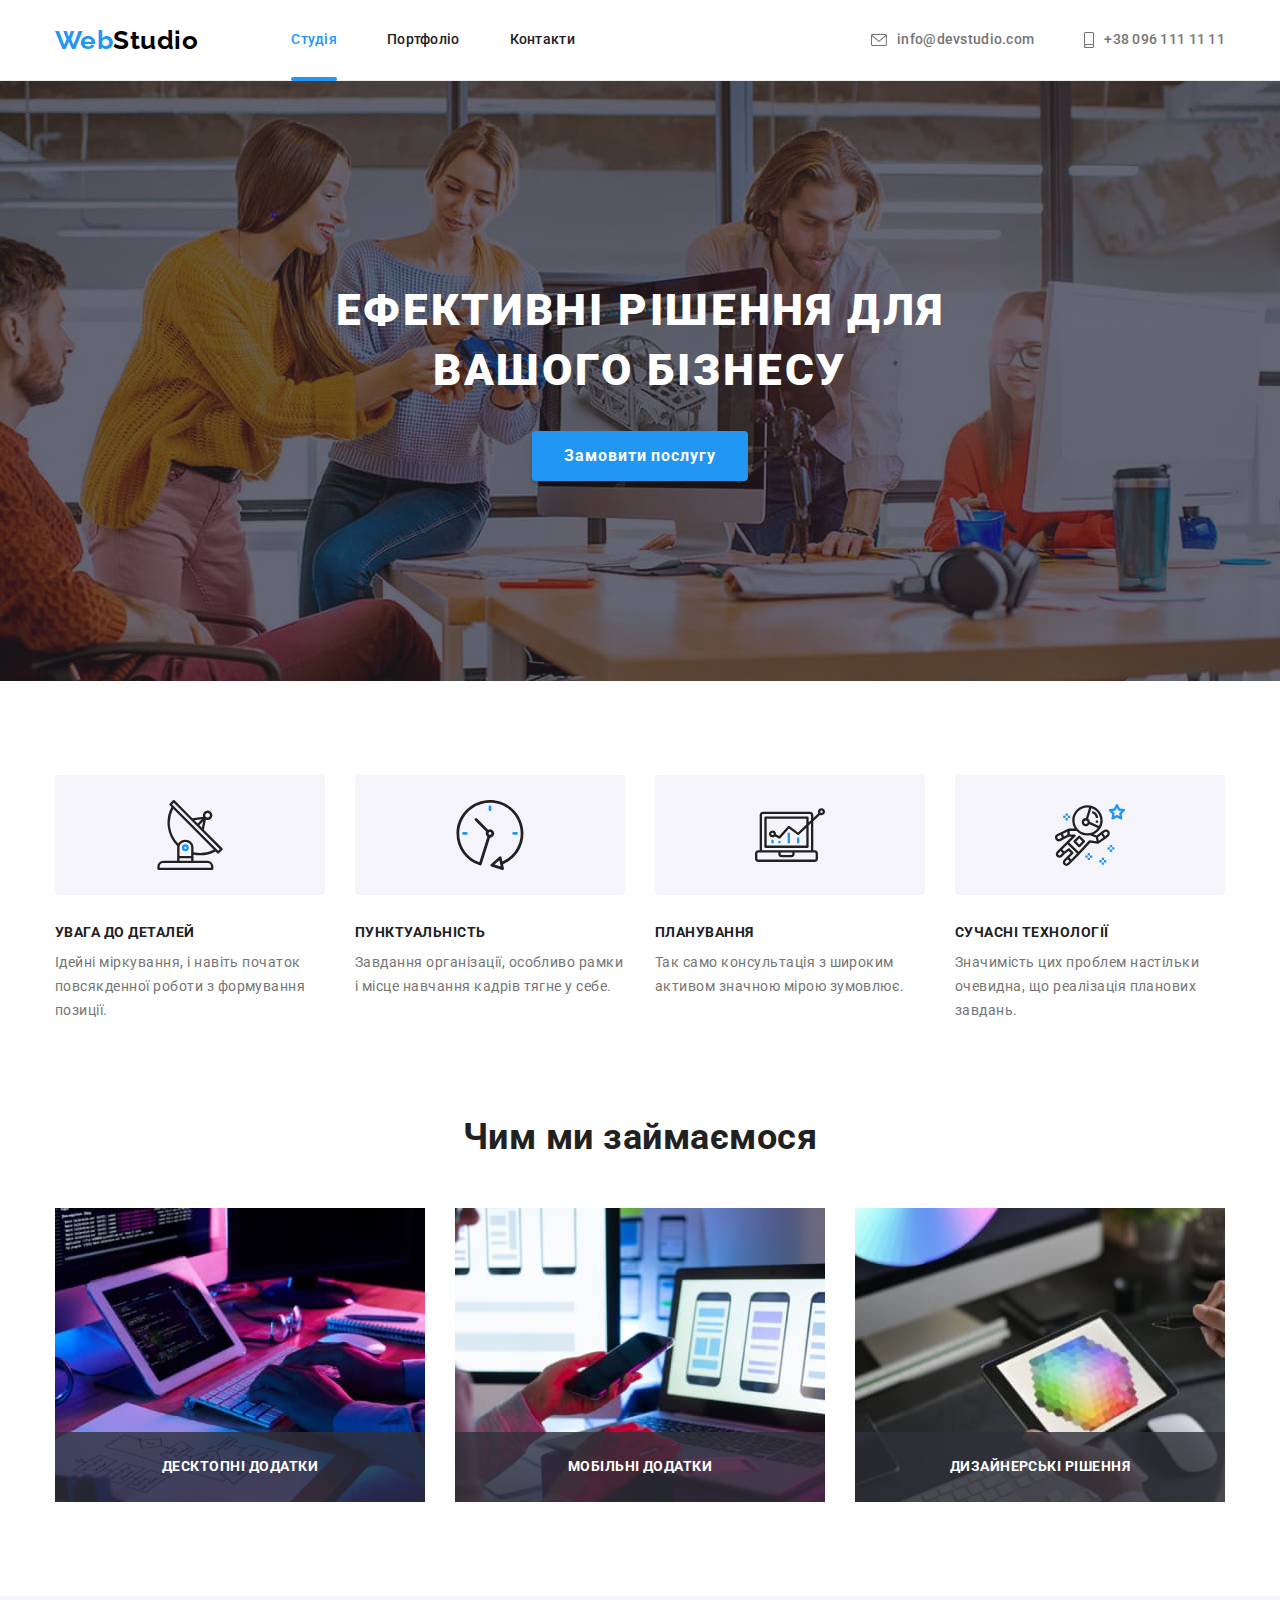
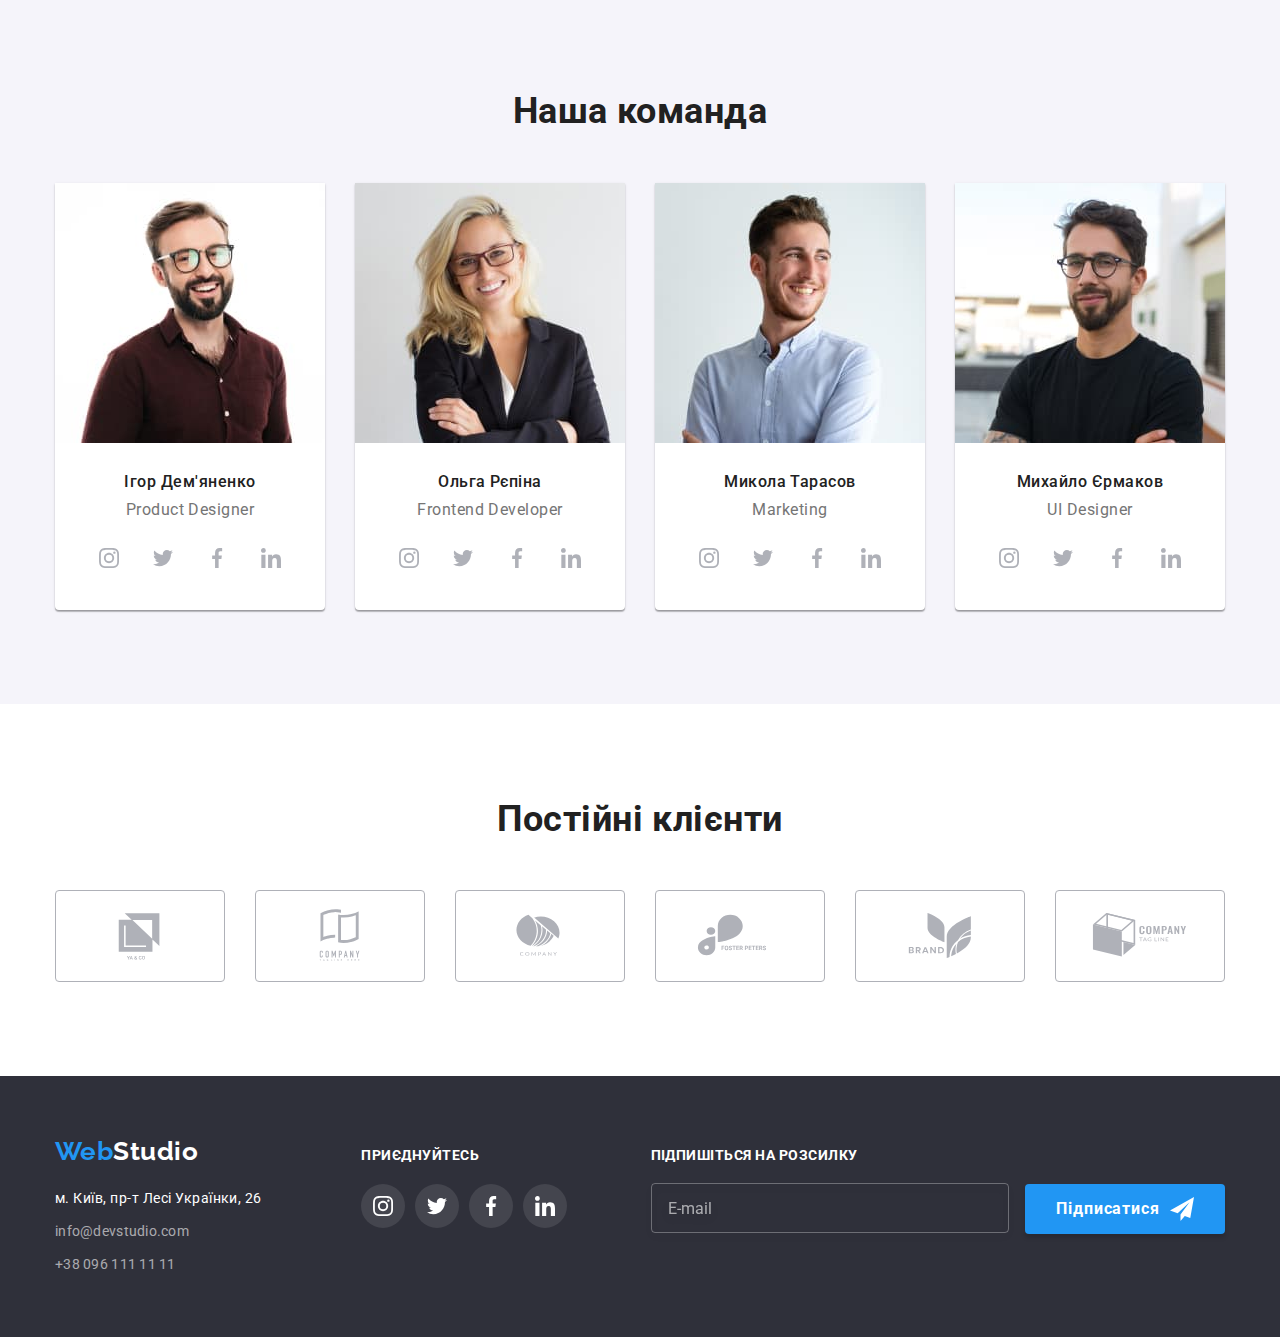
==== index.html @ 4502554c "Initial commit" ====
<!DOCTYPE html>
<html lang="uk">

<head>
    <meta charset="utf-8" />
    <meta http-equiv="X-UA-Compatible" content="IE=edge" />
    <title>Web Studio (Version 2.1)</title>
    <meta name="viewport" content="width=device-width, initial-scale=1" />
    <link rel="preconnect" href="https://fonts.googleapis.com">
    <link rel="preconnect" href="https://fonts.gstatic.com" crossorigin>
    <link
        href="https://fonts.googleapis.com/css2?family=Raleway:wght@700&family=Roboto:wght@400;500;700;900&display=swap"
        rel="stylesheet">
    <link rel="stylesheet"
        href="https://cdnjs.cloudflare.com/ajax/libs/modern-normalize/1.0.0/modern-normalize.min.css" />
    <link rel="stylesheet" href="./css/styles.css" />

</head>

<body>
    <!-- шапка -->
    <header class="page-header">
        <div class="container">
            <!-- Навігація по сайту -->
            <nav class="nav">
                <a href="./index.html" class="logo"><span class="logo-accent">Web</span>Studio</a>
                <ul class="site-nav">
                    <li class="item"><a href="./index.html" class="link current">Студія</a></li>
                    <li class="item"><a href="./portfolio.html" class="link">Портфоліо</a></li>
                    <li class="item"><a href="#" class="link">Контакти</a></li>
                </ul>
            </nav>
            <ul class="contacts-list">
                <li class="item"><a href="mailto:info@devstudio.com" class="contacts">
                        <svg width="16" height="12">
                            <use href="./images/icons.svg#icon-envelope"></use>
                        </svg>info@devstudio.com
                    </a></li>
                <li class="item"><a href="tel:+38 096 111 11 11" class="contacts"><svg width="10" height="16">
                            <use href="./images/icons.svg#icon-smartphone"></use>
                        </svg>+38 096 111 11 11</a></li>
            </ul>
        </div>
    </header>
    <main>
        <!-- Велике поле з кнопкою -->
        <section class="hero">
            <div class="container">
                <h1 class="hero-title">Ефективні рішення для вашого бізнесу</h1>
                <button type="button" class="hero-btn" data-modal-open>Замовити послугу</button>
            </div>
        </section>


        <!-- Наші переваги -->
        <section class="benefits section">
            <div class="container">
                <h2 class="visually-hidden">Наші переваги</h2>
                <ul class="benefits-list">
                    <li class="item">
                        <div class="benefits-icon">
                            <svg width="70" height="70">
                                <use href="./images/icons.svg#icon-antenna1"></use>
                            </svg>
                        </div>
                        <h3 class="title">Увага до деталей</h3>
                        <p class="benefits-text">Ідейні міркування, і навіть початок повсякденної роботи з формування
                            позиції.</p>
                    </li>
                    <li class="item">
                        <div class="benefits-icon">
                            <svg width="70" height="70">
                                <use href="./images/icons.svg#icon-clock1"></use>
                            </svg>
                        </div>
                        <h3 class="title">Пунктуальність</h3>
                        <p class="benefits-text">Завдання організації, особливо рамки і місце навчання кадрів тягне у
                            себе.
                        </p>
                    </li>
                    <li class="item">
                        <div class="benefits-icon">
                            <svg width="70" height="70">
                                <use href="./images/icons.svg#icon-diagram1"></use>
                            </svg>
                        </div>
                        <h3 class="title">Планування</h3>
                        <p class="benefits-text">Так само консультація з широким активом значною мірою зумовлює.</p>
                    </li>
                    <li class="item">
                        <div class="benefits-icon">
                            <svg width="70" height="70">
                                <use href="./images/icons.svg#icon-astronaut1"></use>
                            </svg>
                        </div>
                        <h3 class="title">Сучасні технології</h3>
                        <p class="benefits-text">Значимість цих проблем настільки очевидна, що реалізація планових
                            завдань.
                        </p>
                    </li>
                </ul>
            </div>
        </section>
        <!-- Чим ми займаємося -->
        <section class="features section">
            <div class="container">
                <h2 class="section-title">Чим ми займаємося</h2>
                <ul class="features-list">
                    <li class="item">
                        <img src="images/features1.jpg"
                            alt="крупним планом зображення програміста, який працює на робочому столі в офісі"
                            width="370">
                        <h3 class="features-label">десктопні додатки</h3>
                    </li>
                    <li class="item">
                        <img src="images/features2.jpg"
                            alt="дизайнери веб-інтерфейсу розробляють програми для смартфонів" width="370">
                        <h3 class="features-label">мобільні додатки</h3>
                    </li>
                    <li class="item">
                        <img src="images/features3.jpg"
                            alt="веб-дизайнер із робочим графічним планшетом із вибором кольорів" width="370">
                        <h3 class="features-label">дизайнерські рішення</h3>
                    </li>
                </ul>
            </div>
        </section>
        <!-- Наша команда -->
        <section class="team section">
            <div class="container">
                <h2 class="section-title">Наша команда</h2>
                <ul class="team-list">
                    <li class="team-member">
                        <img src="images/ourteam-igor.jpg" alt="фото Ігоря Дем'яненко" width="270">
                        <div class="team-description">
                            <h3 class="title">Ігор Дем'яненко</h3>
                            <p class="team-member-text">Product Designer</p>
                            <ul class="soc-list">
                                <li class="soc-item"><a href="" class="soc-link"><svg class="soc-icon" width="20"
                                            height="20">
                                            <use href="./images/icons.svg#icon-instagram"></use>
                                        </svg> </a></li>
                                <li class="soc-item"><a href="" class="soc-link"><svg class="soc-icon" width="20"
                                            height="20">
                                            <use href="./images/icons.svg#icon-twitter"></use>
                                        </svg> </a></li>
                                <li class="soc-item"><a href="" class="soc-link"><svg class="soc-icon" width="20"
                                            height="20">
                                            <use href="./images/icons.svg#icon-facebook"></use>
                                        </svg> </a></li>
                                <li class="soc-item"><a href="" class="soc-link"><svg class="soc-icon" width="20"
                                            height="20">
                                            <use href="./images/icons.svg#icon-linkedin"></use>
                                        </svg> </a></li>
                            </ul>
                        </div>
                    </li>
                    <li class="team-member">
                        <img src="images/ourteam-olga.jpg" alt="фото Ольги Рєпіної" width="270">
                        <div class="team-description">
                            <h3 class="title">Ольга Рєпіна</h3>
                            <p class="team-member-text">Frontend Developer</p>
                            <ul class="soc-list">
                                <li class="soc-item"><a href="" class="soc-link"><svg class="soc-icon" width="20"
                                            height="20">
                                            <use href="./images/icons.svg#icon-instagram"></use>
                                        </svg> </a></li>
                                <li class="soc-item"><a href="" class="soc-link"><svg class="soc-icon" width="20"
                                            height="20">
                                            <use href="./images/icons.svg#icon-twitter"></use>
                                        </svg> </a></li>
                                <li class="soc-item"><a href="" class="soc-link"><svg class="soc-icon" width="20"
                                            height="20">
                                            <use href="./images/icons.svg#icon-facebook"></use>
                                        </svg> </a></li>
                                <li class="soc-item"><a href="" class="soc-link"><svg class="soc-icon" width="20"
                                            height="20">
                                            <use href="./images/icons.svg#icon-linkedin"></use>
                                        </svg> </a></li>
                            </ul>
                        </div>
                    </li>
                    <li class="team-member">
                        <img src="images/ourteam-mykola.jpg" alt="фото Миколи Тарасова" width="270">
                        <div class="team-description">
                            <h3 class="title">Микола Тарасов</h3>
                            <p class="team-member-text">Marketing</p>
                            <ul class="soc-list">
                                <li class="soc-item"><a href="" class="soc-link"><svg class="soc-icon" width="20"
                                            height="20">
                                            <use href="./images/icons.svg#icon-instagram"></use>
                                        </svg> </a></li>
                                <li class="soc-item"><a href="" class="soc-link"><svg class="soc-icon" width="20"
                                            height="20">
                                            <use href="./images/icons.svg#icon-twitter"></use>
                                        </svg> </a></li>
                                <li class="soc-item"><a href="" class="soc-link"><svg class="soc-icon" width="20"
                                            height="20">
                                            <use href="./images/icons.svg#icon-facebook"></use>
                                        </svg> </a></li>
                                <li class="soc-item"><a href="" class="soc-link"><svg class="soc-icon" width="20"
                                            height="20">
                                            <use href="./images/icons.svg#icon-linkedin"></use>
                                        </svg> </a></li>
                            </ul>
                        </div>
                    </li>
                    <li class="team-member">
                        <img src="images/ourteam-myhailo.jpg" alt="фото Михайла Єрмакова" width="270">
                        <div class="team-description">
                            <h3 class="title">Михайло Єрмаков</h3>
                            <p class="team-member-text">UI Designer</p>
                            <ul class="soc-list">
                                <li class="soc-item"><a href="" class="soc-link"><svg class="soc-icon" width="20"
                                            height="20">
                                            <use href="./images/icons.svg#icon-instagram"></use>
                                        </svg> </a></li>
                                <li class="soc-item"><a href="" class="soc-link"><svg class="soc-icon" width="20"
                                            height="20">
                                            <use href="./images/icons.svg#icon-twitter"></use>
                                        </svg> </a></li>
                                <li class="soc-item"><a href="" class="soc-link"><svg class="soc-icon" width="20"
                                            height="20">
                                            <use href="./images/icons.svg#icon-facebook"></use>
                                        </svg> </a></li>
                                <li class="soc-item"><a href="" class="soc-link"><svg class="soc-icon" width="20"
                                            height="20">
                                            <use href="./images/icons.svg#icon-linkedin"></use>
                                        </svg> </a></li>
                            </ul>
                        </div>
                    </li>
                </ul>
            </div>
        </section>

        <section class="clients section">
            <div class="container">
                <h2 class="section-title">Постійні клієнти</h2>
                <ul class="clients-list">
                    <li class="clients-item"><a href="" class="clients-link"><svg class="clients-icon" width="106"
                                height="60">
                                <use href="./images/icons.svg#icon-logo0"></use>
                            </svg></a></li>
                    <li class="clients-item"><a href="" class="clients-link"><svg class="clients-icon" width="106"
                                height="60">
                                <use href="./images/icons.svg#icon-logo1"></use>
                            </svg></a></li>
                    <li class="clients-item"><a href="" class="clients-link"><svg class="clients-icon" width="106"
                                height="60">
                                <use href="./images/icons.svg#icon-logo2"></use>
                            </svg></a></li>
                    <li class="clients-item"><a href="" class="clients-link"><svg class="clients-icon" width="106"
                                height="60">
                                <use href="./images/icons.svg#icon-logo3"></use>
                            </svg></a></li>
                    <li class="clients-item"><a href="" class="clients-link"><svg class="clients-icon" width="106"
                                height="60">
                                <use href="./images/icons.svg#icon-logo4"></use>
                            </svg></a></li>
                    <li class="clients-item"><a href="" class="clients-link"><svg class="clients-icon" width="106"
                                height="60">
                                <use href="./images/icons.svg#icon-logo5"></use>
                            </svg></a></li>
                </ul>
            </div>
        </section>

    </main>
    <!-- футер -->
    <footer class="page-footer">
        <div class="container">
            <div class="footer-div">
                <div class="page-footer-contacts">
                    <a href="./index.html" class="logo"><span class="logo-accent">Web</span>Studio</a>
                    <address>
                        <ul class="address-list">
                            <li class="item"><a href="https://goo.gl/maps/CPtrU1FHBa2aNyZL9" class="location"
                                    target="_blank" rel="noopener noreferrer nofollow">м. Київ, пр-т Лесі Українки,
                                    26</a>
                            </li>
                            <li class="item"><a href="mailto:info@devstudio.com" class="contacts">info@devstudio.com</a>
                            </li>
                            <li class="item"><a href="tel:+38 096 111 11 11" class="contacts">+38 096 111 11 11</a></li>
                        </ul>
                    </address>
                </div>
                <div class="page-footer-soc-block">
                    <p class="soc-links-title">приєднуйтесь</p>
                    <ul class="soc-list">
                        <li class="soc-item"><a href="" class="soc-link"><svg class="soc-icon" width="20" height="20">
                                    <use href="./images/icons.svg#icon-instagram"></use>
                                </svg> </a></li>
                        <li class="soc-item"><a href="" class="soc-link"><svg class="soc-icon" width="20" height="20">
                                    <use href="./images/icons.svg#icon-twitter"></use>
                                </svg> </a></li>
                        <li class="soc-item"><a href="" class="soc-link"><svg class="soc-icon" width="20" height="20">
                                    <use href="./images/icons.svg#icon-facebook"></use>
                                </svg> </a></li>
                        <li class="soc-item"><a href="" class="soc-link"><svg class="soc-icon" width="20" height="20">
                                    <use href="./images/icons.svg#icon-linkedin"></use>
                                </svg> </a></li>
                    </ul>
                </div>
                <form name="form-subscribe" class="form-subscribe">
                    <label for="subscribe" class="subscribe-label">Підпишіться на розсилку</label>
                    <input type="email" name="email" id="subscribe" class="subscribe-input" placeholder="E-mail">
                    <button type="submit" class="subscribe-button">
                        <span class="button-text">Підписатися
                            <svg class="icon-send" width="24" height="24">
                                <use href="./images/icons.svg#icon-send"></use>
                            </svg>
                        </span>
                    </button>
                </form>
            </div>
        </div>
    </footer>
    <!-- Бэкдроп, модальное окно с формой -->
    <div class="backdrop is-hidden" data-modal>
        <div class="modal">
            <button type="button" class="close-button" data-modal-close>
                <svg class="close-icon" width="18" height="18">
                    <use href="./images/icons.svg#icon-close"></use>
                </svg>
            </button>

            <h2 class="contact-form-title">Залиште свої дані, ми вам передзвонимо</h2>
            <form name="contact-form">
                <label for="name" class="form-label">Ім'я</label>
                <div class="form-field">
                    <input type="text" name="name" id="name" class="form-input">
                    <svg class="form-icon" width="18" height="18">
                        <use href="./images/icons.svg#icon-person"></use>
                    </svg>
                </div>
                <label for="tel" class="form-label">Телефон</label>
                <div class="form-field">
                    <input type="tel" name="tel" id="tel" class="form-input">
                    <svg class="form-icon" width="18" height="18">
                        <use href="./images/icons.svg#icon-phone"></use>
                    </svg>
                </div>
                <label for="email" class="form-label">Пошта</label>
                <div class="form-field">
                    <input type="email" name="email" id="email" class="form-input">
                    <svg class="form-icon" width="18" height="18">
                        <use href="./images/icons.svg#icon-email"></use>
                    </svg>
                </div>
                <label for="comment" class="form-label">Коментар</label>
                <textarea name="comment" id="comment" cols="30" rows="10" class="form-textarea"
                    placeholder="Введіть текст"></textarea>

                <label for="policy" class="form-checkbox-label">
                    <input type="checkbox" name="policy-checkbox" id="policy" class="checkbox-input visually-hidden">
                    <svg class="icon-checkbox" width="16" height="15">
                        <use href="./images/icons.svg#icon-checked"></use>
                    </svg>
                    Погоджуюся з розсилкою та приймаю&ensp;<a href="#" class="policy-link">Умови договору</a>
                </label>

                <button type="submit" class="form-button">Відправити</button>

            </form>





        </div>
    </div>
    <script src="./js/modal.js"></script>
</body>

</html>
---- css/styles.css ----
/*   Для проверки границ блока:
outline: 2px dotted gray;
  background-color:tomato; */

:root {
  --primary-text-color: #757575;
  --main-light-color: #ffffff;
  --main-dark-color: #212121;
  --accent-color: #2196f3;
  --background-color: #ffffff;
  --section-background-color: #2f303a;
  --secondary-bcg-color: #f5f4fa;
}
body {
  background-color: var(--background-color);
  color: var(--primary-text-color);
  font-family: 'Roboto', sans-serif;
  font-weight: 400;
  letter-spacing: 0.03em;
}
/* Общие для всех */

h1,
h2,
h3,
h4,
h5,
h6,
p,
ul,
li {
  padding: 0;
  margin: 0;
}
a {
  text-decoration: none;
}
img {
  display: block;
  max-width: 100%;
  height: auto;
}
ul {
  list-style: none;
}
.title {
  color: var(--main-dark-color);
}
.section-title {
  color: var(--main-dark-color);
  font-weight: 700;
  font-size: 36px;
  line-height: 1.17;
  text-align: center;
}
.visually-hidden {
  position: absolute;
  white-space: nowrap;
  width: 1px;
  height: 1px;
  overflow: hidden;
  border: 0;
  padding: 0;
  clip: rect(0 0 0 0);
  clip-path: inset(50%);
  margin: -1px;
}
.section {
  padding: 94px 0;
}
.container {
  width: 1200px;
  padding: 0 15px;
  margin: 0 auto;
}

/* Header */
.page-header {
  border-bottom: 1px solid #ececec;
}

.logo {
  color: #000000;
  font-family: 'Raleway';
  font-weight: 700;
  font-size: 26px;
  line-height: 1.19;
  margin-right: 93px;
}
.logo-accent {
  color: var(--accent-color);
}
/* Site nav */
.page-header .container {
  display: flex;
  align-items: center;
  justify-content: space-between;
}
.nav {
  display: flex;
  align-items: center;
}
.site-nav {
  display: flex;
  align-items: center;
}
.site-nav .item:not(:last-child) {
  margin-right: 50px;
}
.site-nav .link {
  position: relative;
  display: block;
  padding-top: 32px;
  padding-bottom: 32px;
  transition-property: color;
  transition-duration: 250ms;
  transition-timing-function: cubic-bezier(0.4, 0, 0.2, 1);

  color: var(--main-dark-color);
  font-weight: 500;
  font-size: 14px;
  line-height: 1.14;
  letter-spacing: 0.02em;
}
.site-nav .link:hover,
.site-nav .link:focus {
  color: var(--accent-color);
}
.site-nav .link.current {
  color: var(--accent-color);
}
.link.current::after {
  content: '';
  position: absolute;
  bottom: -1px;
  display: block;
  width: 100%;
  height: 4px;
  background-color: currentColor;
  border-radius: 2px;
}
/* Контакты */
.contacts-list {
  display: flex;
}
.contacts-list .item:not(:last-child) {
  margin-right: 50px;
}
.contacts {
  display: flex;
  align-items: center;
  color: var(--primary-text-color);
  font-weight: 500;
  font-size: 14px;
  line-height: 1.14;
  letter-spacing: 0.02em;
  gap: 10px;
  fill: currentColor;
  transition-property: color;
  transition-duration: 250ms;
  transition-timing-function: cubic-bezier(0.4, 0, 0.2, 1);
}
.contacts:hover,
.contacts:focus {
  color: var(--accent-color);
  fill: currentColor;
}

/* Секция-герой */
.hero .container {
  padding-top: 200px;
  padding-bottom: 200px;
}
.hero {
  text-align: center;
  background-color: var(--section-background-color);
  background-image: linear-gradient(to right, rgba(47, 48, 58, 0.4), rgba(47, 48, 58, 0.4)),
    url(../images/hero1.jpg);
  max-width: 1600px;
  height: 600px;
  margin-left: auto;
  margin-right: auto;
  background-repeat: no-repeat;
  background-size: cover;
  background-position: center;
}
.hero-title {
  color: var(--main-light-color);
  font-weight: 900;
  font-size: 44px;
  line-height: 1.36;
  letter-spacing: 0.06em;
  text-transform: uppercase;
  margin-left: auto;
  margin-right: auto;
  margin-bottom: 30px;
  width: 696px;
}
.hero-btn {
  padding: 10px 32px;
  color: var(--main-light-color);
  background-color: var(--accent-color);
  border: 0;
  box-shadow: 0px 4px 4px rgba(0, 0, 0, 0.15);
  border-radius: 4px;
  cursor: pointer;
  font-family: inherit;
  font-weight: 700;
  font-size: 16px;
  line-height: 1.88;
  letter-spacing: 0.06em;
  transition-property: background-color;
  transition-duration: 250ms;
  transition-timing-function: cubic-bezier(0.4, 0, 0.2, 1);
}
.hero-btn:hover,
.hero-btn:focus {
  background-color: #188ce8;
}

/* Наші переваги (benefits) */
.benefits-list {
  display: flex;
  align-items: flex-start;
}
.benefits-list .item {
  margin-right: 30px;
  flex-basis: calc((100% - 90px) / 4);
}
.benefits-icon {
  display: flex;
  height: 120px;
  background-color: var(--secondary-bcg-color);
  border-radius: 4px;
  margin-bottom: 30px;
  align-items: center;
  justify-content: center;
}

.benefits-list .item:last-child {
  margin-right: 0;
}

.benefits .title {
  font-weight: 700;
  font-size: 14px;
  line-height: 1.14;
  text-transform: uppercase;
  margin-bottom: 10px;
}
.benefits-text {
  font-size: 14px;
  line-height: 1.7;
}

/* Чем занимаемся (features) */
.features {
  padding-top: 0;
}
.features .container {
  text-align: center;
}
.features-list {
  display: flex;
}
.features-list .item {
  flex-basis: calc((100% - 60px) / 3);
  position: relative;
}
.features-list .item:not(:last-child) {
  margin-right: 30px;
}
.features .section-title {
  margin-bottom: 50px;
}
.features-label {
  position: absolute;
  bottom: 0;
  padding: 27px;
  width: 100%;
  font-weight: 700;
  font-size: 14px;
  line-height: 1.14;
  text-align: center;
  text-transform: uppercase;
  color: var(--main-light-color);
  background-color: rgba(47, 48, 58, 0.8);
}

/* team */
.team {
  background-color: var(--secondary-bcg-color);
}
.team .container {
  text-align: center;
}
.team-list {
  display: flex;
  align-items: center;
}
.team .section-title {
  margin-bottom: 50px;
}
.team-member {
  background: var(--background-color);
  box-shadow: 0px 1px 3px rgba(0, 0, 0, 0.12), 0px 1px 1px rgba(0, 0, 0, 0.14),
    0px 2px 1px rgba(0, 0, 0, 0.2);
  border-radius: 0px 0px 4px 4px;
  flex-basis: calc((100% - 90px) / 4);
}
.team-member:not(:last-child) {
  margin-right: 30px;
}
.team-description {
  padding: 30px 32px;
}
.team-member .title {
  font-weight: 500;
  font-size: 16px;
  line-height: 1.18;
  margin-bottom: 10px;
}
.team-member-text {
  font-size: 16px;
  line-height: 1.18;
  margin-bottom: 16px;
}

.soc-list {
  display: flex;
  justify-content: center;
  gap: 10px;
}
.soc-link {
  width: 44px;
  height: 44px;
  display: flex;
  align-items: center;
  justify-content: center;
  border-radius: 50%;
  color: #afb1b8;
  background-color: var(--main-light-color);
  transition-property: background-color, color;
  transition-duration: 250ms;
  transition-timing-function: cubic-bezier(0.4, 0, 0.2, 1);
}

.soc-icon {
  fill: currentColor;
}
.soc-link:hover,
.soc-link:focus {
  background-color: var(--accent-color);
  color: var(--main-light-color);
}

/* Постійні клієнти */

.clients .section-title {
  margin-bottom: 50px;
}
.clients-list {
  display: flex;
  gap: 30px;
}
.clients-item {
  width: calc((100% - 150px) / 6);
}
.clients-link {
  width: 100%;
  height: 92px;
  display: flex;
  color: #afb1b8;
  border: 1px solid #afb1b8;
  border-radius: 4px;
  align-items: center;
  justify-content: center;
  transition-property: border-color, color;
  transition-duration: 250ms;
  transition-timing-function: cubic-bezier(0.4, 0, 0.2, 1);
}
.clients-icon {
  fill: currentColor;
}
.clients-link:hover,
.clients-link:focus {
  border-color: var(--accent-color);
  color: var(--accent-color);
}

/* Футер */
footer {
  background-color: var(--section-background-color);
}
.page-footer {
  padding-top: 60px;
  padding-bottom: 60px;
}
footer .logo {
  color: var(--main-light-color);
  display: block;
  margin-bottom: 20px;
}
.address-list .item:not(:last-child) {
  margin-bottom: 9px;
}
address .contacts {
  font-style: normal;
  font-weight: 400;
  font-size: 14px;
  line-height: 1.71;
  color: rgba(255, 255, 255, 0.6);
}
.location {
  font-style: normal;
  font-size: 14px;
  line-height: 1.71;
  color: var(--main-light-color);
  transition-property: color;
  transition-duration: 250ms;
  transition-timing-function: cubic-bezier(0.4, 0, 0.2, 1);
}
.location:hover,
.location:focus {
  color: var(--accent-color);
}
.page-footer-contacts {
  display: block;
  margin-right: 70px;
}
.page-footer-soc-block {
  display: block;
}
.footer-div {
  display: flex;
  align-items: baseline;
}
.soc-links-title {
  font-style: normal;
  font-weight: 700;
  font-size: 14px;
  line-height: 1.14;
  text-transform: uppercase;
  color: var(--main-light-color);
  margin-bottom: 20px;
}
.page-footer .soc-list {
  display: flex;
  gap: 10px;
}
.page-footer .soc-link {
  width: 44px;
  height: 44px;
  display: flex;
  align-items: center;
  justify-content: center;
  border-radius: 50%;
  color: var(--main-light-color);
  background-color: rgba(255, 255, 255, 0.1);
  transition-property: background-color;
  transition-duration: 250ms;
  transition-timing-function: cubic-bezier(0.4, 0, 0.2, 1);
}
.page-footer .soc-icon {
  fill: currentColor;
}
.page-footer .soc-link:hover,
.page-footer .soc-link:focus {
  background-color: var(--accent-color);
}
.form-subscribe {
  margin-left: auto;
}
.subscribe-label {
  display: block;
  margin-bottom: 20px;
  color: var(--main-light-color);
  font-weight: 700;
  font-size: 14px;
  line-height: 16px;
  text-transform: uppercase;
}
.subscribe-input {
  width: 358px;
  height: 50px;
  padding: 15px 16px;
  border: 1px solid rgba(255, 255, 255, 0.3);
  filter: drop-shadow(0px 4px 4px rgba(0, 0, 0, 0.15));
  border-radius: 4px;
  background-color: inherit;
  color: var(--main-light-color);
}
.subscribe-input::placeholder {
  font-size: 16px;
  line-height: 1.25;
  display: flex;
  align-items: center;
  color: rgba(255, 255, 255, 0.6);
}
.subscribe-button {
  width: 200px;
  height: 50px;
  margin-left: 12px;
  color: var(--main-light-color);
  background-color: var(--accent-color);
  border: 0;
  box-shadow: 0px 4px 4px rgba(0, 0, 0, 0.15);
  border-radius: 4px;
  cursor: pointer;
  font-family: inherit;
  font-weight: 700;
  font-size: 16px;
  line-height: 1.88;
  letter-spacing: 0.06em;
  transition-property: background-color;
  transition-duration: 250ms;
  transition-timing-function: cubic-bezier(0.4, 0, 0.2, 1);
}
.subscribe-button:hover,
.subscribe-button:focus {
  background-color: #188ce8;
}
.button-text {
  display: flex;
  align-items: center;
  justify-content: center;
}
.icon-send {
  margin-left: 10px;
  fill: var(--main-light-color);
}
/* Стили для portfolio.html */
.projects {
  padding: 94px 0;
}
.projects .filter {
  display: flex;
  justify-content: center;
  margin-bottom: 50px;
}
.filter .item:not(:last-child) {
  margin-right: 8px;
}

.filter-button {
  background-color: var(--secondary-bcg-color);
  color: var(--main-dark-color);
  border: 0;
  cursor: pointer;
  font-family: inherit;
  font-weight: 500;
  font-size: 16px;
  line-height: 1.62;
  text-align: center;
  background: var(--secondary-bcg-color);
  border-radius: 4px;
  padding: 6px 22px;
  transition-property: background-color, color, box-shadow;
  transition-duration: 250ms;
  transition-timing-function: cubic-bezier(0.4, 0, 0.2, 1);
}

.filter-button:hover,
.filter-button:focus,
.filter-button.current {
  background-color: var(--accent-color);
  color: var(--main-light-color);
  box-shadow: 0px 3px 1px rgba(0, 0, 0, 0.1), 0px 1px 2px rgba(0, 0, 0, 0.08),
    0px 2px 2px rgba(0, 0, 0, 0.12);
}
.projects-list {
  display: flex;
  flex-wrap: wrap;
  gap: 30px;
}
.projects-item {
  flex-basis: calc((100% - 60px) / 3);
}

.projects-img {
  position: relative;
  overflow: hidden;
}
.projects-link {
  position: relative;
  display: block;
  background: #ffffff;
  color: var(--primary-text-color);
  transition-property: box-shadow;
  transition-duration: 250ms;
  transition-timing-function: cubic-bezier(0.4, 0, 0.2, 1);
}
.projects-link:hover,
.projects-link:focus {
  box-shadow: 0px 1px 1px rgba(0, 0, 0, 0.12), 0px 4px 4px rgba(0, 0, 0, 0.06),
    1px 4px 6px rgba(0, 0, 0, 0.16);
}
.projects-link:hover .projects-overlay,
.projects-link:focus .projects-overlay {
  transform: translateY(0);
}

.projects-discription {
  padding: 20px 24px;
  border: 1px solid #eeeeee;
  border-top: 0;
}
.projects .title {
  font-weight: 700;
  font-size: 18px;
  line-height: 2;
  letter-spacing: 0.06em;
  margin-bottom: 4px;
}
.projects .text {
  font-size: 16px;
  line-height: 1.88;
}

.projects-overlay {
  position: absolute;
  left: 0;
  top: 0;

  width: 100%;
  height: 100%;
  display: flex;
  align-items: center;
  padding: 0 24px;

  transform: translateY(100%);
  transition-property: transform;
  transition-duration: 250ms;
  transition-timing-function: cubic-bezier(0.4, 0, 0.2, 1);

  font-size: 18px;
  line-height: 1.56;
  background-color: rgba(33, 150, 243, 0.9);
  color: var(--main-light-color);
}
/* Модальное окно */
.backdrop {
  position: fixed;
  top: 0;
  left: 0;
  width: 100%;
  height: 100%;
  opacity: 1;
  background: rgba(0, 0, 0, 0.2);
  transition: opacity 250ms cubic-bezier(0.4, 0, 0.2, 1),
    visibility 250ms cubic-bezier(0.4, 0, 0.2, 1);
}
.backdrop.is-hidden {
  opacity: 0;
  pointer-events: none;
  visibility: hidden;
}
.backdrop.is-hidden .modal {
  transform: translate(-50%, -50%) scale(0.9);
}

.modal {
  position: absolute;
  top: 50%;
  left: 50%;
  transform: translate(-50%, -50%) scale(1);
  width: 528px;
  height: 581px;
  background-color: var(--background-color);
  box-shadow: 0px 1px 3px rgba(0, 0, 0, 0.12), 0px 1px 1px rgba(0, 0, 0, 0.14),
    0px 2px 1px rgba(0, 0, 0, 0.2);
  border-radius: 4px;
  transition: transform 250ms cubic-bezier(0.4, 0, 0.2, 1),
    box-shadow 250ms cubic-bezier(0.4, 0, 0.2, 1);
  padding: 40px;
}
.close-button {
  position: absolute;
  top: 8px;
  right: 8px;
  width: 30px;
  height: 30px;
  border: 1px solid rgba(0, 0, 0, 0.1);
  border-radius: 50%;
  display: flex;
  align-items: center;
  justify-content: center;
  padding: 0;
  cursor: pointer;
  background: none;
  transition: fill 250ms cubic-bezier(0.4, 0, 0.2, 1);
}
.close-button:hover,
.close-button:focus {
  fill: var(--accent-color);
}
.contact-form-title {
  font-weight: 700;
  font-size: 20px;
  line-height: 1.15;
  text-align: center;
  color: var(--main-dark-color);
  margin-bottom: 12px;
}
.form-field {
  position: relative;
  display: flex;
  flex-direction: column;
  margin-bottom: 10px;
}

.form-label {
  display: block;
  margin-bottom: 4px;
  font-size: 12px;
  line-height: 1.17;
  letter-spacing: 0.01em;
}

.form-input {
  margin: 0;
  padding: 10px 11px 10px 41px;
  border: 1px solid rgba(33, 33, 33, 0.2);
  border-radius: 4px;
  outline: none;
  transition: border-color 250ms cubic-bezier(0.4, 0, 0.2, 1);
}
.form-input:focus {
  border-color: var(--accent-color);
}
.form-icon {
  position: absolute;
  left: 12px;
  top: 50%;
  transform: translateY(-50%);
  transition: fill 250ms cubic-bezier(0.4, 0, 0.2, 1);
}
.form-field:focus-within .form-icon {
  fill: var(--accent-color);
}
.form-textarea {
  width: 100%;
  height: 120px;
  resize: none;
  margin-bottom: 20px;
  padding: 12px 16px;
  border: 1px solid rgba(33, 33, 33, 0.2);
  border-radius: 4px;
  outline: none;
  transition: border-color 250ms cubic-bezier(0.4, 0, 0.2, 1);
}
.form-textarea::placeholder {
  font-size: 12px;
  line-height: 1.17;
  letter-spacing: 0.01em;
  color: rgba(117, 117, 117, 0.5);
}

.form-textarea:focus {
  border-color: var(--accent-color);
}
.form-checkbox-label {
  display: flex;
  align-items: center;
  justify-content: center;
  position: relative;
  height: 24px;
  font-size: 14px;
  line-height: 1.71;
  margin-bottom: 30px;
}
.policy-link {
  text-decoration: underline;
  color: var(--accent-color);
}
.icon-checkbox {
  border: 2px solid var(--main-dark-color);
  border-radius: 2px;
  fill: none;
  margin-right: 7px;
  transition: background-color 250ms cubic-bezier(0.4, 0, 0.2, 1),
    fill 250ms cubic-bezier(0.4, 0, 0.2, 1), border 250ms cubic-bezier(0.4, 0, 0.2, 1);
}
.checkbox-input:checked + .icon-checkbox {
  background-color: var(--accent-color);
  fill: var(--main-light-color);
  border: 0;
}

.form-button {
  display: block;
  width: 200px;
  height: 50px;
  margin: 0 auto;
  padding: 0;
  color: var(--main-light-color);
  background-color: var(--accent-color);
  border: 0;
  box-shadow: 0px 4px 4px rgba(0, 0, 0, 0.15);
  border-radius: 4px;
  cursor: pointer;
  font-family: inherit;
  font-weight: 700;
  font-size: 16px;
  line-height: 1.88;
  align-items: center;
  text-align: center;
  letter-spacing: 0.06em;
  transition-property: background-color;
  transition-duration: 250ms;
  transition-timing-function: cubic-bezier(0.4, 0, 0.2, 1);
}
.form-button:hover,
.form-button:focus {
  background-color: #188ce8;
}
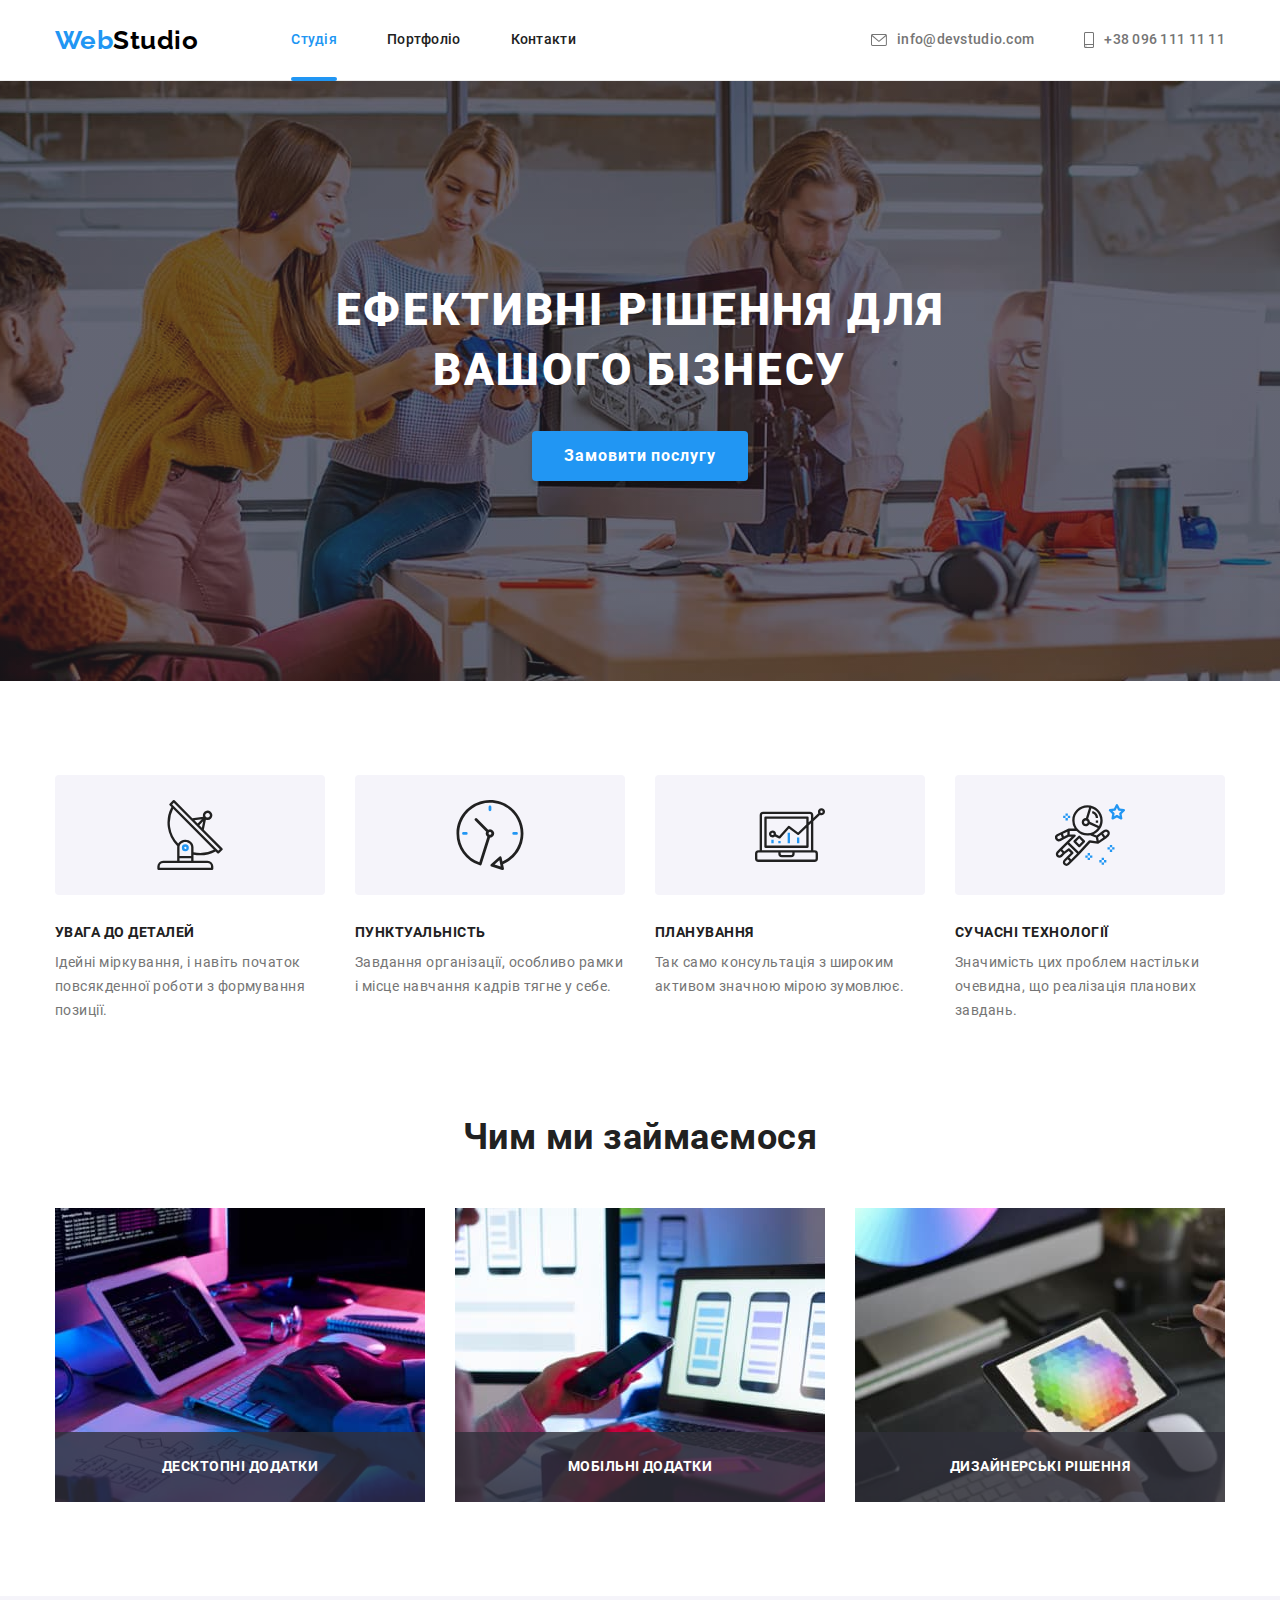
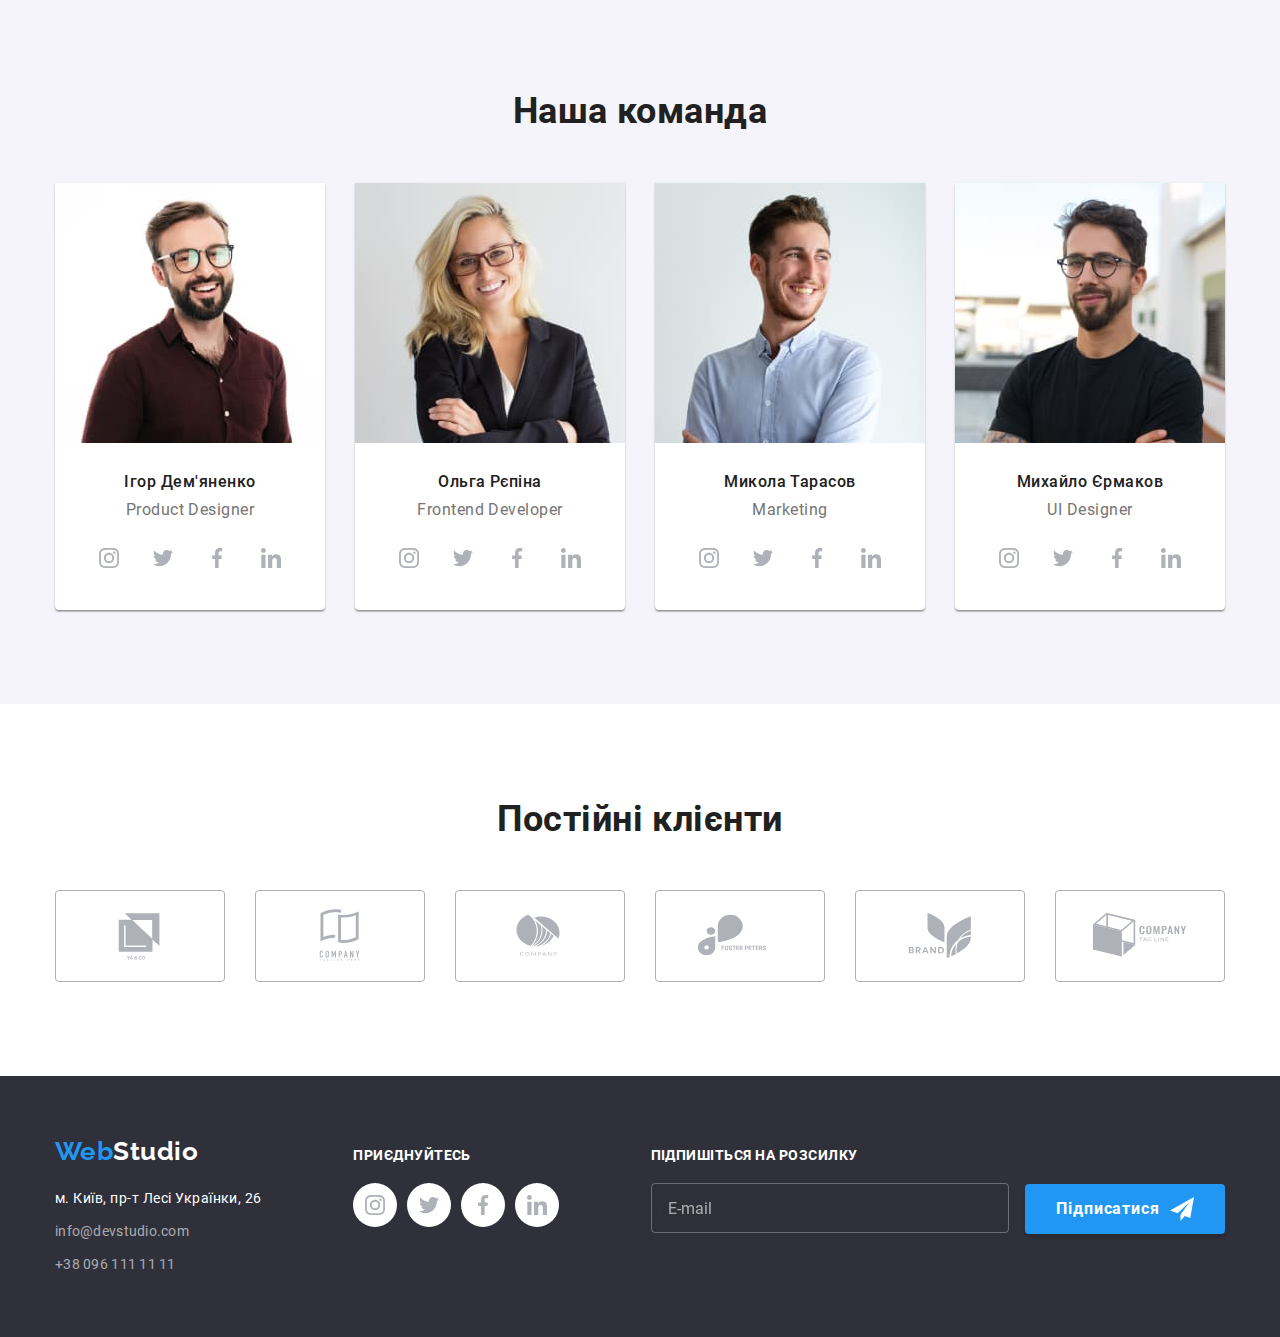
==== commit a0e3705a: "БЕМ+SAS" ====
--- a/index.html
+++ b/index.html
@@ -6,37 +6,34 @@
     <meta http-equiv="X-UA-Compatible" content="IE=edge" />
     <title>Web Studio (Version 2.1)</title>
     <meta name="viewport" content="width=device-width, initial-scale=1" />
-    <link rel="preconnect" href="https://fonts.googleapis.com">
-    <link rel="preconnect" href="https://fonts.gstatic.com" crossorigin>
-    <link
-        href="https://fonts.googleapis.com/css2?family=Raleway:wght@700&family=Roboto:wght@400;500;700;900&display=swap"
-        rel="stylesheet">
-    <link rel="stylesheet"
-        href="https://cdnjs.cloudflare.com/ajax/libs/modern-normalize/1.0.0/modern-normalize.min.css" />
     <link rel="stylesheet" href="./css/styles.css" />
+    <link rel="stylesheet" href="./css/main.min.css" />
 
 </head>
 
 <body>
     <!-- шапка -->
     <header class="page-header">
-        <div class="container">
+        <div class="container page-header__container">
             <!-- Навігація по сайту -->
-            <nav class="nav">
-                <a href="./index.html" class="logo"><span class="logo-accent">Web</span>Studio</a>
+            <nav class="page-header__nav">
+                <a href="./index.html" class="logo page-header__logo">Web<span
+                        class="logo—-dark-piece">Studio</span></a>
                 <ul class="site-nav">
-                    <li class="item"><a href="./index.html" class="link current">Студія</a></li>
-                    <li class="item"><a href="./portfolio.html" class="link">Портфоліо</a></li>
-                    <li class="item"><a href="#" class="link">Контакти</a></li>
+                    <li class="site-nav__item"><a href="./index.html"
+                            class="site-nav__link site-nav__link--active">Студія</a></li>
+                    <li class="site-nav__item"><a href="./portfolio.html" class="site-nav__link">Портфоліо</a></li>
+                    <li class="site-nav__item"><a href="#" class="site-nav__link">Контакти</a></li>
                 </ul>
             </nav>
             <ul class="contacts-list">
-                <li class="item"><a href="mailto:info@devstudio.com" class="contacts">
+                <li class="contacts-list__item"><a href="mailto:info@devstudio.com" class="contacts-list__link">
                         <svg width="16" height="12">
                             <use href="./images/icons.svg#icon-envelope"></use>
                         </svg>info@devstudio.com
                     </a></li>
-                <li class="item"><a href="tel:+38 096 111 11 11" class="contacts"><svg width="10" height="16">
+                <li class="contacts-list__item"><a href="tel:+38 096 111 11 11" class="contacts-list__link"><svg
+                            width="10" height="16">
                             <use href="./images/icons.svg#icon-smartphone"></use>
                         </svg>+38 096 111 11 11</a></li>
             </ul>
@@ -46,8 +43,8 @@
         <!-- Велике поле з кнопкою -->
         <section class="hero">
             <div class="container">
-                <h1 class="hero-title">Ефективні рішення для вашого бізнесу</h1>
-                <button type="button" class="hero-btn" data-modal-open>Замовити послугу</button>
+                <h1 class="hero__title">Ефективні рішення для вашого бізнесу</h1>
+                <button type="button" class="button hero__button" data-modal-open>Замовити послугу</button>
             </div>
         </section>
 
@@ -55,46 +52,46 @@
         <!-- Наші переваги -->
         <section class="benefits section">
             <div class="container">
-                <h2 class="visually-hidden">Наші переваги</h2>
-                <ul class="benefits-list">
-                    <li class="item">
-                        <div class="benefits-icon">
+                <h2 class="benefits__title visually-hidden">Наші переваги</h2>
+                <ul class="benefits__list">
+                    <li class="benefits__item">
+                        <div class="benefits__thumb">
                             <svg width="70" height="70">
                                 <use href="./images/icons.svg#icon-antenna1"></use>
                             </svg>
                         </div>
-                        <h3 class="title">Увага до деталей</h3>
-                        <p class="benefits-text">Ідейні міркування, і навіть початок повсякденної роботи з формування
+                        <h3 class="benefits__subtitle">Увага до деталей</h3>
+                        <p class="benefits__text">Ідейні міркування, і навіть початок повсякденної роботи з формування
                             позиції.</p>
                     </li>
-                    <li class="item">
-                        <div class="benefits-icon">
+                    <li class="benefits__item">
+                        <div class="benefits__thumb">
                             <svg width="70" height="70">
                                 <use href="./images/icons.svg#icon-clock1"></use>
                             </svg>
                         </div>
-                        <h3 class="title">Пунктуальність</h3>
-                        <p class="benefits-text">Завдання організації, особливо рамки і місце навчання кадрів тягне у
+                        <h3 class="benefits__subtitle">Пунктуальність</h3>
+                        <p class="benefits__text">Завдання організації, особливо рамки і місце навчання кадрів тягне у
                             себе.
                         </p>
                     </li>
-                    <li class="item">
-                        <div class="benefits-icon">
+                    <li class="benefits__item">
+                        <div class="benefits__thumb">
                             <svg width="70" height="70">
                                 <use href="./images/icons.svg#icon-diagram1"></use>
                             </svg>
                         </div>
-                        <h3 class="title">Планування</h3>
-                        <p class="benefits-text">Так само консультація з широким активом значною мірою зумовлює.</p>
-                    </li>
-                    <li class="item">
-                        <div class="benefits-icon">
+                        <h3 class="benefits__subtitle">Планування</h3>
+                        <p class="benefits__text">Так само консультація з широким активом значною мірою зумовлює.</p>
+                    </li>
+                    <li class="benefits__item">
+                        <div class="benefits__thumb">
                             <svg width="70" height="70">
                                 <use href="./images/icons.svg#icon-astronaut1"></use>
                             </svg>
                         </div>
-                        <h3 class="title">Сучасні технології</h3>
-                        <p class="benefits-text">Значимість цих проблем настільки очевидна, що реалізація планових
+                        <h3 class="benefits__subtitle">Сучасні технології</h3>
+                        <p class="benefits__text">Значимість цих проблем настільки очевидна, що реалізація планових
                             завдань.
                         </p>
                     </li>
@@ -104,23 +101,23 @@
         <!-- Чим ми займаємося -->
         <section class="features section">
             <div class="container">
-                <h2 class="section-title">Чим ми займаємося</h2>
-                <ul class="features-list">
-                    <li class="item">
+                <h2 class="section-title features__title">Чим ми займаємося</h2>
+                <ul class="features__list">
+                    <li class="features__item">
                         <img src="images/features1.jpg"
                             alt="крупним планом зображення програміста, який працює на робочому столі в офісі"
                             width="370">
-                        <h3 class="features-label">десктопні додатки</h3>
-                    </li>
-                    <li class="item">
+                        <h3 class="features__subtitle">десктопні додатки</h3>
+                    </li>
+                    <li class="features__item">
                         <img src="images/features2.jpg"
                             alt="дизайнери веб-інтерфейсу розробляють програми для смартфонів" width="370">
-                        <h3 class="features-label">мобільні додатки</h3>
-                    </li>
-                    <li class="item">
+                        <h3 class="features__subtitle">мобільні додатки</h3>
+                    </li>
+                    <li class="features__item">
                         <img src="images/features3.jpg"
                             alt="веб-дизайнер із робочим графічним планшетом із вибором кольорів" width="370">
-                        <h3 class="features-label">дизайнерські рішення</h3>
+                        <h3 class="features__subtitle">дизайнерські рішення</h3>
                     </li>
                 </ul>
             </div>
@@ -128,103 +125,103 @@
         <!-- Наша команда -->
         <section class="team section">
             <div class="container">
-                <h2 class="section-title">Наша команда</h2>
-                <ul class="team-list">
-                    <li class="team-member">
+                <h2 class="section-title team__title">Наша команда</h2>
+                <ul class="team__list">
+                    <li class="team__member">
                         <img src="images/ourteam-igor.jpg" alt="фото Ігоря Дем'яненко" width="270">
-                        <div class="team-description">
-                            <h3 class="title">Ігор Дем'яненко</h3>
-                            <p class="team-member-text">Product Designer</p>
+                        <div class="team__box">
+                            <h3 class="team__name">Ігор Дем'яненко</h3>
+                            <p class="team__position">Product Designer</p>
                             <ul class="soc-list">
-                                <li class="soc-item"><a href="" class="soc-link"><svg class="soc-icon" width="20"
-                                            height="20">
+                                <li class="soc-list__item"><a href="" class="soc-list__link"><svg class="soc-list__icon"
+                                            width="20" height="20">
                                             <use href="./images/icons.svg#icon-instagram"></use>
                                         </svg> </a></li>
-                                <li class="soc-item"><a href="" class="soc-link"><svg class="soc-icon" width="20"
-                                            height="20">
+                                <li class="soc-list__item"><a href="" class="soc-list__link"><svg class="soc-list__icon"
+                                            width="20" height="20">
                                             <use href="./images/icons.svg#icon-twitter"></use>
                                         </svg> </a></li>
-                                <li class="soc-item"><a href="" class="soc-link"><svg class="soc-icon" width="20"
-                                            height="20">
+                                <li class="soc-list__item"><a href="" class="soc-list__link"><svg class="soc-list__icon"
+                                            width="20" height="20">
                                             <use href="./images/icons.svg#icon-facebook"></use>
                                         </svg> </a></li>
-                                <li class="soc-item"><a href="" class="soc-link"><svg class="soc-icon" width="20"
-                                            height="20">
+                                <li class="soc-list__item"><a href="" class="soc-list__link"><svg class="soc-list__icon"
+                                            width="20" height="20">
                                             <use href="./images/icons.svg#icon-linkedin"></use>
                                         </svg> </a></li>
                             </ul>
                         </div>
                     </li>
-                    <li class="team-member">
+                    <li class="team__member">
                         <img src="images/ourteam-olga.jpg" alt="фото Ольги Рєпіної" width="270">
-                        <div class="team-description">
-                            <h3 class="title">Ольга Рєпіна</h3>
-                            <p class="team-member-text">Frontend Developer</p>
+                        <div class="team__box">
+                            <h3 class="team__name">Ольга Рєпіна</h3>
+                            <p class="team__position">Frontend Developer</p>
                             <ul class="soc-list">
-                                <li class="soc-item"><a href="" class="soc-link"><svg class="soc-icon" width="20"
-                                            height="20">
+                                <li class="soc-list__item"><a href="" class="soc-list__link"><svg class="soc-list__icon"
+                                            width="20" height="20">
                                             <use href="./images/icons.svg#icon-instagram"></use>
                                         </svg> </a></li>
-                                <li class="soc-item"><a href="" class="soc-link"><svg class="soc-icon" width="20"
-                                            height="20">
+                                <li class="soc-list__item"><a href="" class="soc-list__link"><svg class="soc-list__icon"
+                                            width="20" height="20">
                                             <use href="./images/icons.svg#icon-twitter"></use>
                                         </svg> </a></li>
-                                <li class="soc-item"><a href="" class="soc-link"><svg class="soc-icon" width="20"
-                                            height="20">
+                                <li class="soc-list__item"><a href="" class="soc-list__link"><svg class="soc-list__icon"
+                                            width="20" height="20">
                                             <use href="./images/icons.svg#icon-facebook"></use>
                                         </svg> </a></li>
-                                <li class="soc-item"><a href="" class="soc-link"><svg class="soc-icon" width="20"
-                                            height="20">
+                                <li class="soc-list__item"><a href="" class="soc-list__link"><svg class="soc-list__icon"
+                                            width="20" height="20">
                                             <use href="./images/icons.svg#icon-linkedin"></use>
                                         </svg> </a></li>
                             </ul>
                         </div>
                     </li>
-                    <li class="team-member">
+                    <li class="team__member">
                         <img src="images/ourteam-mykola.jpg" alt="фото Миколи Тарасова" width="270">
-                        <div class="team-description">
-                            <h3 class="title">Микола Тарасов</h3>
-                            <p class="team-member-text">Marketing</p>
+                        <div class="team__box">
+                            <h3 class="team__name">Микола Тарасов</h3>
+                            <p class="team__position">Marketing</p>
                             <ul class="soc-list">
-                                <li class="soc-item"><a href="" class="soc-link"><svg class="soc-icon" width="20"
-                                            height="20">
+                                <li class="soc-list__item"><a href="" class="soc-list__link"><svg class="soc-list__icon"
+                                            width="20" height="20">
                                             <use href="./images/icons.svg#icon-instagram"></use>
                                         </svg> </a></li>
-                                <li class="soc-item"><a href="" class="soc-link"><svg class="soc-icon" width="20"
-                                            height="20">
+                                <li class="soc-list__item"><a href="" class="soc-list__link"><svg class="soc-list__icon"
+                                            width="20" height="20">
                                             <use href="./images/icons.svg#icon-twitter"></use>
                                         </svg> </a></li>
-                                <li class="soc-item"><a href="" class="soc-link"><svg class="soc-icon" width="20"
-                                            height="20">
+                                <li class="soc-list__item"><a href="" class="soc-list__link"><svg class="soc-list__icon"
+                                            width="20" height="20">
                                             <use href="./images/icons.svg#icon-facebook"></use>
                                         </svg> </a></li>
-                                <li class="soc-item"><a href="" class="soc-link"><svg class="soc-icon" width="20"
-                                            height="20">
+                                <li class="soc-list__item"><a href="" class="soc-list__link"><svg class="soc-list__icon"
+                                            width="20" height="20">
                                             <use href="./images/icons.svg#icon-linkedin"></use>
                                         </svg> </a></li>
                             </ul>
                         </div>
                     </li>
-                    <li class="team-member">
+                    <li class="team__member">
                         <img src="images/ourteam-myhailo.jpg" alt="фото Михайла Єрмакова" width="270">
-                        <div class="team-description">
-                            <h3 class="title">Михайло Єрмаков</h3>
-                            <p class="team-member-text">UI Designer</p>
+                        <div class="team__box">
+                            <h3 class="team__name">Михайло Єрмаков</h3>
+                            <p class="team__position">UI Designer</p>
                             <ul class="soc-list">
-                                <li class="soc-item"><a href="" class="soc-link"><svg class="soc-icon" width="20"
-                                            height="20">
+                                <li class="soc-list__item"><a href="" class="soc-list__link"><svg class="soc-list__icon"
+                                            width="20" height="20">
                                             <use href="./images/icons.svg#icon-instagram"></use>
                                         </svg> </a></li>
-                                <li class="soc-item"><a href="" class="soc-link"><svg class="soc-icon" width="20"
-                                            height="20">
+                                <li class="soc-list__item"><a href="" class="soc-list__link"><svg class="soc-list__icon"
+                                            width="20" height="20">
                                             <use href="./images/icons.svg#icon-twitter"></use>
                                         </svg> </a></li>
-                                <li class="soc-item"><a href="" class="soc-link"><svg class="soc-icon" width="20"
-                                            height="20">
+                                <li class="soc-list__item"><a href="" class="soc-list__link"><svg class="soc-list__icon"
+                                            width="20" height="20">
                                             <use href="./images/icons.svg#icon-facebook"></use>
                                         </svg> </a></li>
-                                <li class="soc-item"><a href="" class="soc-link"><svg class="soc-icon" width="20"
-                                            height="20">
+                                <li class="soc-list__item"><a href="" class="soc-list__link"><svg class="soc-list__icon"
+                                            width="20" height="20">
                                             <use href="./images/icons.svg#icon-linkedin"></use>
                                         </svg> </a></li>
                             </ul>
@@ -236,29 +233,29 @@
 
         <section class="clients section">
             <div class="container">
-                <h2 class="section-title">Постійні клієнти</h2>
-                <ul class="clients-list">
-                    <li class="clients-item"><a href="" class="clients-link"><svg class="clients-icon" width="106"
+                <h2 class="section-title clients__title">Постійні клієнти</h2>
+                <ul class="clients__list">
+                    <li class="clients__item"><a href="" class="clients__link"><svg class="clients__icon" width="106"
                                 height="60">
                                 <use href="./images/icons.svg#icon-logo0"></use>
                             </svg></a></li>
-                    <li class="clients-item"><a href="" class="clients-link"><svg class="clients-icon" width="106"
+                    <li class="clients__item"><a href="" class="clients__link"><svg class="clients__icon" width="106"
                                 height="60">
                                 <use href="./images/icons.svg#icon-logo1"></use>
                             </svg></a></li>
-                    <li class="clients-item"><a href="" class="clients-link"><svg class="clients-icon" width="106"
+                    <li class="clients__item"><a href="" class="clients__link"><svg class="clients__icon" width="106"
                                 height="60">
                                 <use href="./images/icons.svg#icon-logo2"></use>
                             </svg></a></li>
-                    <li class="clients-item"><a href="" class="clients-link"><svg class="clients-icon" width="106"
+                    <li class="clients__item"><a href="" class="clients__link"><svg class="clients__icon" width="106"
                                 height="60">
                                 <use href="./images/icons.svg#icon-logo3"></use>
                             </svg></a></li>
-                    <li class="clients-item"><a href="" class="clients-link"><svg class="clients-icon" width="106"
+                    <li class="clients__item"><a href="" class="clients__link"><svg class="clients__icon" width="106"
                                 height="60">
                                 <use href="./images/icons.svg#icon-logo4"></use>
                             </svg></a></li>
-                    <li class="clients-item"><a href="" class="clients-link"><svg class="clients-icon" width="106"
+                    <li class="clients__item"><a href="" class="clients__link"><svg class="clients__icon" width="106"
                                 height="60">
                                 <use href="./images/icons.svg#icon-logo5"></use>
                             </svg></a></li>
@@ -270,97 +267,103 @@
     <!-- футер -->
     <footer class="page-footer">
         <div class="container">
-            <div class="footer-div">
-                <div class="page-footer-contacts">
-                    <a href="./index.html" class="logo"><span class="logo-accent">Web</span>Studio</a>
+            <div class="page-footer__outbox">
+                <div class="page-footer__inbox">
+                    <a href="./index.html" class="logo page-footer__logo">Web<span
+                            class="logo-—white-piece">Studio</span></a>
                     <address>
                         <ul class="address-list">
-                            <li class="item"><a href="https://goo.gl/maps/CPtrU1FHBa2aNyZL9" class="location"
-                                    target="_blank" rel="noopener noreferrer nofollow">м. Київ, пр-т Лесі Українки,
-                                    26</a>
+                            <li class="address-list__item"><a href="https://goo.gl/maps/CPtrU1FHBa2aNyZL9"
+                                    class="address-list__location" target="_blank" rel="noopener noreferrer nofollow">м.
+                                    Київ, пр-т Лесі Українки, 26</a>
                             </li>
-                            <li class="item"><a href="mailto:info@devstudio.com" class="contacts">info@devstudio.com</a>
+                            <li class="address-list__item"><a href="mailto:info@devstudio.com"
+                                    class="address-list__contacts">info@devstudio.com</a>
                             </li>
-                            <li class="item"><a href="tel:+38 096 111 11 11" class="contacts">+38 096 111 11 11</a></li>
+                            <li class="address-list__item"><a href="tel:+38 096 111 11 11"
+                                    class="address-list__contacts">+38 096 111
+                                    11 11</a></li>
                         </ul>
                     </address>
                 </div>
-                <div class="page-footer-soc-block">
-                    <p class="soc-links-title">приєднуйтесь</p>
+                <div class="page-footer__soc-block">
+                    <p class="page-footer__subtitle">приєднуйтесь</p>
                     <ul class="soc-list">
-                        <li class="soc-item"><a href="" class="soc-link"><svg class="soc-icon" width="20" height="20">
+                        <li class="soc-list__item"><a href="" class="soc-list__link soc-list__link--dark"><svg
+                                    class="soc-list__icon" width="20" height="20">
                                     <use href="./images/icons.svg#icon-instagram"></use>
                                 </svg> </a></li>
-                        <li class="soc-item"><a href="" class="soc-link"><svg class="soc-icon" width="20" height="20">
+                        <li class="soc-list__item"><a href="" class="soc-list__link soc-list__link--dark"><svg
+                                    class="soc-list__icon" width="20" height="20">
                                     <use href="./images/icons.svg#icon-twitter"></use>
                                 </svg> </a></li>
-                        <li class="soc-item"><a href="" class="soc-link"><svg class="soc-icon" width="20" height="20">
+                        <li class="soc-list__item"><a href="" class="soc-list__link soc-list__link--dark"><svg
+                                    class="soc-list__icon" width="20" height="20">
                                     <use href="./images/icons.svg#icon-facebook"></use>
                                 </svg> </a></li>
-                        <li class="soc-item"><a href="" class="soc-link"><svg class="soc-icon" width="20" height="20">
+                        <li class="soc-list__item"><a href="" class="soc-list__link soc-list__link--dark"><svg
+                                    class="soc-list__icon" width="20" height="20">
                                     <use href="./images/icons.svg#icon-linkedin"></use>
                                 </svg> </a></li>
                     </ul>
                 </div>
-                <form name="form-subscribe" class="form-subscribe">
-                    <label for="subscribe" class="subscribe-label">Підпишіться на розсилку</label>
-                    <input type="email" name="email" id="subscribe" class="subscribe-input" placeholder="E-mail">
-                    <button type="submit" class="subscribe-button">
-                        <span class="button-text">Підписатися
-                            <svg class="icon-send" width="24" height="24">
-                                <use href="./images/icons.svg#icon-send"></use>
-                            </svg>
-                        </span>
+                <form name="form-subscribe" class="page-footer__form-subscribe">
+                    <label for="subscribe" class="page-footer__subtitle">Підпишіться на розсилку</label>
+                    <input type="email" name="email" id="subscribe" class="page-footer__input" placeholder="E-mail">
+                    <button type="submit" class="button page-footer__button">Підписатися
+                        <svg class="button__append" width="24" height="24">
+                            <use href="./images/icons.svg#icon-send"></use>
+                        </svg>
                     </button>
                 </form>
             </div>
         </div>
     </footer>
     <!-- Бэкдроп, модальное окно с формой -->
-    <div class="backdrop is-hidden" data-modal>
+    <div class="backdrop backdrop--hidden" data-modal>
         <div class="modal">
             <button type="button" class="close-button" data-modal-close>
-                <svg class="close-icon" width="18" height="18">
+                <svg width="18" height="18">
                     <use href="./images/icons.svg#icon-close"></use>
                 </svg>
             </button>
 
-            <h2 class="contact-form-title">Залиште свої дані, ми вам передзвонимо</h2>
+            <h2 class="contact-form__title">Залиште свої дані, ми вам передзвонимо</h2>
             <form name="contact-form">
-                <label for="name" class="form-label">Ім'я</label>
-                <div class="form-field">
-                    <input type="text" name="name" id="name" class="form-input">
-                    <svg class="form-icon" width="18" height="18">
+                <label for="name" class="contact-form__label">Ім'я</label>
+                <div class="contact-form__field">
+                    <input type="text" name="name" id="name" class="contact-form__input">
+                    <svg class="contact-form__icon" width="18" height="18">
                         <use href="./images/icons.svg#icon-person"></use>
                     </svg>
                 </div>
-                <label for="tel" class="form-label">Телефон</label>
-                <div class="form-field">
-                    <input type="tel" name="tel" id="tel" class="form-input">
-                    <svg class="form-icon" width="18" height="18">
+                <label for="tel" class="contact-form__label">Телефон</label>
+                <div class="contact-form__field">
+                    <input type="tel" name="tel" id="tel" class="contact-form__input">
+                    <svg class="contact-form__icon" width="18" height="18">
                         <use href="./images/icons.svg#icon-phone"></use>
                     </svg>
                 </div>
-                <label for="email" class="form-label">Пошта</label>
-                <div class="form-field">
-                    <input type="email" name="email" id="email" class="form-input">
-                    <svg class="form-icon" width="18" height="18">
+                <label for="email" class="contact-form__label">Пошта</label>
+                <div class="contact-form__field">
+                    <input type="email" name="email" id="email" class="contact-form__input">
+                    <svg class="contact-form__icon" width="18" height="18">
                         <use href="./images/icons.svg#icon-email"></use>
                     </svg>
                 </div>
-                <label for="comment" class="form-label">Коментар</label>
-                <textarea name="comment" id="comment" cols="30" rows="10" class="form-textarea"
+                <label for="comment" class="contact-form__label">Коментар</label>
+                <textarea name="comment" id="comment" cols="30" rows="10" class="contact-form__textarea"
                     placeholder="Введіть текст"></textarea>
 
-                <label for="policy" class="form-checkbox-label">
-                    <input type="checkbox" name="policy-checkbox" id="policy" class="checkbox-input visually-hidden">
-                    <svg class="icon-checkbox" width="16" height="15">
+                <label for="policy" class="checkbox__label">
+                    <input type="checkbox" name="policy-checkbox" id="policy" class="checkbox__input visually-hidden">
+                    <svg class="checkbox__icon" width="16" height="15">
                         <use href="./images/icons.svg#icon-checked"></use>
                     </svg>
-                    Погоджуюся з розсилкою та приймаю&ensp;<a href="#" class="policy-link">Умови договору</a>
+                    Погоджуюся з розсилкою та приймаю&ensp;<a href="#" class="checkbox__link">Умови договору</a>
                 </label>
 
-                <button type="submit" class="form-button">Відправити</button>
+                <button type="submit" class="button contact-form__button">Відправити</button>
 
             </form>
 
--- a/css/styles.css
+++ b/css/styles.css
@@ -1,816 +1,21 @@
-/*   Для проверки границ блока:
-outline: 2px dotted gray;
-  background-color:tomato; */
+/* Header */
 
-:root {
-  --primary-text-color: #757575;
-  --main-light-color: #ffffff;
-  --main-dark-color: #212121;
-  --accent-color: #2196f3;
-  --background-color: #ffffff;
-  --section-background-color: #2f303a;
-  --secondary-bcg-color: #f5f4fa;
-}
-body {
-  background-color: var(--background-color);
-  color: var(--primary-text-color);
-  font-family: 'Roboto', sans-serif;
-  font-weight: 400;
-  letter-spacing: 0.03em;
-}
-/* Общие для всех */
+/* Site nav */
 
-h1,
-h2,
-h3,
-h4,
-h5,
-h6,
-p,
-ul,
-li {
-  padding: 0;
-  margin: 0;
-}
-a {
-  text-decoration: none;
-}
-img {
-  display: block;
-  max-width: 100%;
-  height: auto;
-}
-ul {
-  list-style: none;
-}
-.title {
-  color: var(--main-dark-color);
-}
-.section-title {
-  color: var(--main-dark-color);
-  font-weight: 700;
-  font-size: 36px;
-  line-height: 1.17;
-  text-align: center;
-}
-.visually-hidden {
-  position: absolute;
-  white-space: nowrap;
-  width: 1px;
-  height: 1px;
-  overflow: hidden;
-  border: 0;
-  padding: 0;
-  clip: rect(0 0 0 0);
-  clip-path: inset(50%);
-  margin: -1px;
-}
-.section {
-  padding: 94px 0;
-}
-.container {
-  width: 1200px;
-  padding: 0 15px;
-  margin: 0 auto;
-}
-
-/* Header */
-.page-header {
-  border-bottom: 1px solid #ececec;
-}
-
-.logo {
-  color: #000000;
-  font-family: 'Raleway';
-  font-weight: 700;
-  font-size: 26px;
-  line-height: 1.19;
-  margin-right: 93px;
-}
-.logo-accent {
-  color: var(--accent-color);
-}
-/* Site nav */
-.page-header .container {
-  display: flex;
-  align-items: center;
-  justify-content: space-between;
-}
-.nav {
-  display: flex;
-  align-items: center;
-}
-.site-nav {
-  display: flex;
-  align-items: center;
-}
-.site-nav .item:not(:last-child) {
-  margin-right: 50px;
-}
-.site-nav .link {
-  position: relative;
-  display: block;
-  padding-top: 32px;
-  padding-bottom: 32px;
-  transition-property: color;
-  transition-duration: 250ms;
-  transition-timing-function: cubic-bezier(0.4, 0, 0.2, 1);
-
-  color: var(--main-dark-color);
-  font-weight: 500;
-  font-size: 14px;
-  line-height: 1.14;
-  letter-spacing: 0.02em;
-}
-.site-nav .link:hover,
-.site-nav .link:focus {
-  color: var(--accent-color);
-}
-.site-nav .link.current {
-  color: var(--accent-color);
-}
-.link.current::after {
-  content: '';
-  position: absolute;
-  bottom: -1px;
-  display: block;
-  width: 100%;
-  height: 4px;
-  background-color: currentColor;
-  border-radius: 2px;
-}
 /* Контакты */
-.contacts-list {
-  display: flex;
-}
-.contacts-list .item:not(:last-child) {
-  margin-right: 50px;
-}
-.contacts {
-  display: flex;
-  align-items: center;
-  color: var(--primary-text-color);
-  font-weight: 500;
-  font-size: 14px;
-  line-height: 1.14;
-  letter-spacing: 0.02em;
-  gap: 10px;
-  fill: currentColor;
-  transition-property: color;
-  transition-duration: 250ms;
-  transition-timing-function: cubic-bezier(0.4, 0, 0.2, 1);
-}
-.contacts:hover,
-.contacts:focus {
-  color: var(--accent-color);
-  fill: currentColor;
-}
 
 /* Секция-герой */
-.hero .container {
-  padding-top: 200px;
-  padding-bottom: 200px;
-}
-.hero {
-  text-align: center;
-  background-color: var(--section-background-color);
-  background-image: linear-gradient(to right, rgba(47, 48, 58, 0.4), rgba(47, 48, 58, 0.4)),
-    url(../images/hero1.jpg);
-  max-width: 1600px;
-  height: 600px;
-  margin-left: auto;
-  margin-right: auto;
-  background-repeat: no-repeat;
-  background-size: cover;
-  background-position: center;
-}
-.hero-title {
-  color: var(--main-light-color);
-  font-weight: 900;
-  font-size: 44px;
-  line-height: 1.36;
-  letter-spacing: 0.06em;
-  text-transform: uppercase;
-  margin-left: auto;
-  margin-right: auto;
-  margin-bottom: 30px;
-  width: 696px;
-}
-.hero-btn {
-  padding: 10px 32px;
-  color: var(--main-light-color);
-  background-color: var(--accent-color);
-  border: 0;
-  box-shadow: 0px 4px 4px rgba(0, 0, 0, 0.15);
-  border-radius: 4px;
-  cursor: pointer;
-  font-family: inherit;
-  font-weight: 700;
-  font-size: 16px;
-  line-height: 1.88;
-  letter-spacing: 0.06em;
-  transition-property: background-color;
-  transition-duration: 250ms;
-  transition-timing-function: cubic-bezier(0.4, 0, 0.2, 1);
-}
-.hero-btn:hover,
-.hero-btn:focus {
-  background-color: #188ce8;
-}
 
 /* Наші переваги (benefits) */
-.benefits-list {
-  display: flex;
-  align-items: flex-start;
-}
-.benefits-list .item {
-  margin-right: 30px;
-  flex-basis: calc((100% - 90px) / 4);
-}
-.benefits-icon {
-  display: flex;
-  height: 120px;
-  background-color: var(--secondary-bcg-color);
-  border-radius: 4px;
-  margin-bottom: 30px;
-  align-items: center;
-  justify-content: center;
-}
-
-.benefits-list .item:last-child {
-  margin-right: 0;
-}
-
-.benefits .title {
-  font-weight: 700;
-  font-size: 14px;
-  line-height: 1.14;
-  text-transform: uppercase;
-  margin-bottom: 10px;
-}
-.benefits-text {
-  font-size: 14px;
-  line-height: 1.7;
-}
 
 /* Чем занимаемся (features) */
-.features {
-  padding-top: 0;
-}
-.features .container {
-  text-align: center;
-}
-.features-list {
-  display: flex;
-}
-.features-list .item {
-  flex-basis: calc((100% - 60px) / 3);
-  position: relative;
-}
-.features-list .item:not(:last-child) {
-  margin-right: 30px;
-}
-.features .section-title {
-  margin-bottom: 50px;
-}
-.features-label {
-  position: absolute;
-  bottom: 0;
-  padding: 27px;
-  width: 100%;
-  font-weight: 700;
-  font-size: 14px;
-  line-height: 1.14;
-  text-align: center;
-  text-transform: uppercase;
-  color: var(--main-light-color);
-  background-color: rgba(47, 48, 58, 0.8);
-}
 
 /* team */
-.team {
-  background-color: var(--secondary-bcg-color);
-}
-.team .container {
-  text-align: center;
-}
-.team-list {
-  display: flex;
-  align-items: center;
-}
-.team .section-title {
-  margin-bottom: 50px;
-}
-.team-member {
-  background: var(--background-color);
-  box-shadow: 0px 1px 3px rgba(0, 0, 0, 0.12), 0px 1px 1px rgba(0, 0, 0, 0.14),
-    0px 2px 1px rgba(0, 0, 0, 0.2);
-  border-radius: 0px 0px 4px 4px;
-  flex-basis: calc((100% - 90px) / 4);
-}
-.team-member:not(:last-child) {
-  margin-right: 30px;
-}
-.team-description {
-  padding: 30px 32px;
-}
-.team-member .title {
-  font-weight: 500;
-  font-size: 16px;
-  line-height: 1.18;
-  margin-bottom: 10px;
-}
-.team-member-text {
-  font-size: 16px;
-  line-height: 1.18;
-  margin-bottom: 16px;
-}
-
-.soc-list {
-  display: flex;
-  justify-content: center;
-  gap: 10px;
-}
-.soc-link {
-  width: 44px;
-  height: 44px;
-  display: flex;
-  align-items: center;
-  justify-content: center;
-  border-radius: 50%;
-  color: #afb1b8;
-  background-color: var(--main-light-color);
-  transition-property: background-color, color;
-  transition-duration: 250ms;
-  transition-timing-function: cubic-bezier(0.4, 0, 0.2, 1);
-}
-
-.soc-icon {
-  fill: currentColor;
-}
-.soc-link:hover,
-.soc-link:focus {
-  background-color: var(--accent-color);
-  color: var(--main-light-color);
-}
 
 /* Постійні клієнти */
 
-.clients .section-title {
-  margin-bottom: 50px;
-}
-.clients-list {
-  display: flex;
-  gap: 30px;
-}
-.clients-item {
-  width: calc((100% - 150px) / 6);
-}
-.clients-link {
-  width: 100%;
-  height: 92px;
-  display: flex;
-  color: #afb1b8;
-  border: 1px solid #afb1b8;
-  border-radius: 4px;
-  align-items: center;
-  justify-content: center;
-  transition-property: border-color, color;
-  transition-duration: 250ms;
-  transition-timing-function: cubic-bezier(0.4, 0, 0.2, 1);
-}
-.clients-icon {
-  fill: currentColor;
-}
-.clients-link:hover,
-.clients-link:focus {
-  border-color: var(--accent-color);
-  color: var(--accent-color);
-}
+/* Футер */
 
-/* Футер */
-footer {
-  background-color: var(--section-background-color);
-}
-.page-footer {
-  padding-top: 60px;
-  padding-bottom: 60px;
-}
-footer .logo {
-  color: var(--main-light-color);
-  display: block;
-  margin-bottom: 20px;
-}
-.address-list .item:not(:last-child) {
-  margin-bottom: 9px;
-}
-address .contacts {
-  font-style: normal;
-  font-weight: 400;
-  font-size: 14px;
-  line-height: 1.71;
-  color: rgba(255, 255, 255, 0.6);
-}
-.location {
-  font-style: normal;
-  font-size: 14px;
-  line-height: 1.71;
-  color: var(--main-light-color);
-  transition-property: color;
-  transition-duration: 250ms;
-  transition-timing-function: cubic-bezier(0.4, 0, 0.2, 1);
-}
-.location:hover,
-.location:focus {
-  color: var(--accent-color);
-}
-.page-footer-contacts {
-  display: block;
-  margin-right: 70px;
-}
-.page-footer-soc-block {
-  display: block;
-}
-.footer-div {
-  display: flex;
-  align-items: baseline;
-}
-.soc-links-title {
-  font-style: normal;
-  font-weight: 700;
-  font-size: 14px;
-  line-height: 1.14;
-  text-transform: uppercase;
-  color: var(--main-light-color);
-  margin-bottom: 20px;
-}
-.page-footer .soc-list {
-  display: flex;
-  gap: 10px;
-}
-.page-footer .soc-link {
-  width: 44px;
-  height: 44px;
-  display: flex;
-  align-items: center;
-  justify-content: center;
-  border-radius: 50%;
-  color: var(--main-light-color);
-  background-color: rgba(255, 255, 255, 0.1);
-  transition-property: background-color;
-  transition-duration: 250ms;
-  transition-timing-function: cubic-bezier(0.4, 0, 0.2, 1);
-}
-.page-footer .soc-icon {
-  fill: currentColor;
-}
-.page-footer .soc-link:hover,
-.page-footer .soc-link:focus {
-  background-color: var(--accent-color);
-}
-.form-subscribe {
-  margin-left: auto;
-}
-.subscribe-label {
-  display: block;
-  margin-bottom: 20px;
-  color: var(--main-light-color);
-  font-weight: 700;
-  font-size: 14px;
-  line-height: 16px;
-  text-transform: uppercase;
-}
-.subscribe-input {
-  width: 358px;
-  height: 50px;
-  padding: 15px 16px;
-  border: 1px solid rgba(255, 255, 255, 0.3);
-  filter: drop-shadow(0px 4px 4px rgba(0, 0, 0, 0.15));
-  border-radius: 4px;
-  background-color: inherit;
-  color: var(--main-light-color);
-}
-.subscribe-input::placeholder {
-  font-size: 16px;
-  line-height: 1.25;
-  display: flex;
-  align-items: center;
-  color: rgba(255, 255, 255, 0.6);
-}
-.subscribe-button {
-  width: 200px;
-  height: 50px;
-  margin-left: 12px;
-  color: var(--main-light-color);
-  background-color: var(--accent-color);
-  border: 0;
-  box-shadow: 0px 4px 4px rgba(0, 0, 0, 0.15);
-  border-radius: 4px;
-  cursor: pointer;
-  font-family: inherit;
-  font-weight: 700;
-  font-size: 16px;
-  line-height: 1.88;
-  letter-spacing: 0.06em;
-  transition-property: background-color;
-  transition-duration: 250ms;
-  transition-timing-function: cubic-bezier(0.4, 0, 0.2, 1);
-}
-.subscribe-button:hover,
-.subscribe-button:focus {
-  background-color: #188ce8;
-}
-.button-text {
-  display: flex;
-  align-items: center;
-  justify-content: center;
-}
-.icon-send {
-  margin-left: 10px;
-  fill: var(--main-light-color);
-}
 /* Стили для portfolio.html */
-.projects {
-  padding: 94px 0;
-}
-.projects .filter {
-  display: flex;
-  justify-content: center;
-  margin-bottom: 50px;
-}
-.filter .item:not(:last-child) {
-  margin-right: 8px;
-}
 
-.filter-button {
-  background-color: var(--secondary-bcg-color);
-  color: var(--main-dark-color);
-  border: 0;
-  cursor: pointer;
-  font-family: inherit;
-  font-weight: 500;
-  font-size: 16px;
-  line-height: 1.62;
-  text-align: center;
-  background: var(--secondary-bcg-color);
-  border-radius: 4px;
-  padding: 6px 22px;
-  transition-property: background-color, color, box-shadow;
-  transition-duration: 250ms;
-  transition-timing-function: cubic-bezier(0.4, 0, 0.2, 1);
-}
-
-.filter-button:hover,
-.filter-button:focus,
-.filter-button.current {
-  background-color: var(--accent-color);
-  color: var(--main-light-color);
-  box-shadow: 0px 3px 1px rgba(0, 0, 0, 0.1), 0px 1px 2px rgba(0, 0, 0, 0.08),
-    0px 2px 2px rgba(0, 0, 0, 0.12);
-}
-.projects-list {
-  display: flex;
-  flex-wrap: wrap;
-  gap: 30px;
-}
-.projects-item {
-  flex-basis: calc((100% - 60px) / 3);
-}
-
-.projects-img {
-  position: relative;
-  overflow: hidden;
-}
-.projects-link {
-  position: relative;
-  display: block;
-  background: #ffffff;
-  color: var(--primary-text-color);
-  transition-property: box-shadow;
-  transition-duration: 250ms;
-  transition-timing-function: cubic-bezier(0.4, 0, 0.2, 1);
-}
-.projects-link:hover,
-.projects-link:focus {
-  box-shadow: 0px 1px 1px rgba(0, 0, 0, 0.12), 0px 4px 4px rgba(0, 0, 0, 0.06),
-    1px 4px 6px rgba(0, 0, 0, 0.16);
-}
-.projects-link:hover .projects-overlay,
-.projects-link:focus .projects-overlay {
-  transform: translateY(0);
-}
-
-.projects-discription {
-  padding: 20px 24px;
-  border: 1px solid #eeeeee;
-  border-top: 0;
-}
-.projects .title {
-  font-weight: 700;
-  font-size: 18px;
-  line-height: 2;
-  letter-spacing: 0.06em;
-  margin-bottom: 4px;
-}
-.projects .text {
-  font-size: 16px;
-  line-height: 1.88;
-}
-
-.projects-overlay {
-  position: absolute;
-  left: 0;
-  top: 0;
-
-  width: 100%;
-  height: 100%;
-  display: flex;
-  align-items: center;
-  padding: 0 24px;
-
-  transform: translateY(100%);
-  transition-property: transform;
-  transition-duration: 250ms;
-  transition-timing-function: cubic-bezier(0.4, 0, 0.2, 1);
-
-  font-size: 18px;
-  line-height: 1.56;
-  background-color: rgba(33, 150, 243, 0.9);
-  color: var(--main-light-color);
-}
 /* Модальное окно */
-.backdrop {
-  position: fixed;
-  top: 0;
-  left: 0;
-  width: 100%;
-  height: 100%;
-  opacity: 1;
-  background: rgba(0, 0, 0, 0.2);
-  transition: opacity 250ms cubic-bezier(0.4, 0, 0.2, 1),
-    visibility 250ms cubic-bezier(0.4, 0, 0.2, 1);
-}
-.backdrop.is-hidden {
-  opacity: 0;
-  pointer-events: none;
-  visibility: hidden;
-}
-.backdrop.is-hidden .modal {
-  transform: translate(-50%, -50%) scale(0.9);
-}
-
-.modal {
-  position: absolute;
-  top: 50%;
-  left: 50%;
-  transform: translate(-50%, -50%) scale(1);
-  width: 528px;
-  height: 581px;
-  background-color: var(--background-color);
-  box-shadow: 0px 1px 3px rgba(0, 0, 0, 0.12), 0px 1px 1px rgba(0, 0, 0, 0.14),
-    0px 2px 1px rgba(0, 0, 0, 0.2);
-  border-radius: 4px;
-  transition: transform 250ms cubic-bezier(0.4, 0, 0.2, 1),
-    box-shadow 250ms cubic-bezier(0.4, 0, 0.2, 1);
-  padding: 40px;
-}
-.close-button {
-  position: absolute;
-  top: 8px;
-  right: 8px;
-  width: 30px;
-  height: 30px;
-  border: 1px solid rgba(0, 0, 0, 0.1);
-  border-radius: 50%;
-  display: flex;
-  align-items: center;
-  justify-content: center;
-  padding: 0;
-  cursor: pointer;
-  background: none;
-  transition: fill 250ms cubic-bezier(0.4, 0, 0.2, 1);
-}
-.close-button:hover,
-.close-button:focus {
-  fill: var(--accent-color);
-}
-.contact-form-title {
-  font-weight: 700;
-  font-size: 20px;
-  line-height: 1.15;
-  text-align: center;
-  color: var(--main-dark-color);
-  margin-bottom: 12px;
-}
-.form-field {
-  position: relative;
-  display: flex;
-  flex-direction: column;
-  margin-bottom: 10px;
-}
-
-.form-label {
-  display: block;
-  margin-bottom: 4px;
-  font-size: 12px;
-  line-height: 1.17;
-  letter-spacing: 0.01em;
-}
-
-.form-input {
-  margin: 0;
-  padding: 10px 11px 10px 41px;
-  border: 1px solid rgba(33, 33, 33, 0.2);
-  border-radius: 4px;
-  outline: none;
-  transition: border-color 250ms cubic-bezier(0.4, 0, 0.2, 1);
-}
-.form-input:focus {
-  border-color: var(--accent-color);
-}
-.form-icon {
-  position: absolute;
-  left: 12px;
-  top: 50%;
-  transform: translateY(-50%);
-  transition: fill 250ms cubic-bezier(0.4, 0, 0.2, 1);
-}
-.form-field:focus-within .form-icon {
-  fill: var(--accent-color);
-}
-.form-textarea {
-  width: 100%;
-  height: 120px;
-  resize: none;
-  margin-bottom: 20px;
-  padding: 12px 16px;
-  border: 1px solid rgba(33, 33, 33, 0.2);
-  border-radius: 4px;
-  outline: none;
-  transition: border-color 250ms cubic-bezier(0.4, 0, 0.2, 1);
-}
-.form-textarea::placeholder {
-  font-size: 12px;
-  line-height: 1.17;
-  letter-spacing: 0.01em;
-  color: rgba(117, 117, 117, 0.5);
-}
-
-.form-textarea:focus {
-  border-color: var(--accent-color);
-}
-.form-checkbox-label {
-  display: flex;
-  align-items: center;
-  justify-content: center;
-  position: relative;
-  height: 24px;
-  font-size: 14px;
-  line-height: 1.71;
-  margin-bottom: 30px;
-}
-.policy-link {
-  text-decoration: underline;
-  color: var(--accent-color);
-}
-.icon-checkbox {
-  border: 2px solid var(--main-dark-color);
-  border-radius: 2px;
-  fill: none;
-  margin-right: 7px;
-  transition: background-color 250ms cubic-bezier(0.4, 0, 0.2, 1),
-    fill 250ms cubic-bezier(0.4, 0, 0.2, 1), border 250ms cubic-bezier(0.4, 0, 0.2, 1);
-}
-.checkbox-input:checked + .icon-checkbox {
-  background-color: var(--accent-color);
-  fill: var(--main-light-color);
-  border: 0;
-}
-
-.form-button {
-  display: block;
-  width: 200px;
-  height: 50px;
-  margin: 0 auto;
-  padding: 0;
-  color: var(--main-light-color);
-  background-color: var(--accent-color);
-  border: 0;
-  box-shadow: 0px 4px 4px rgba(0, 0, 0, 0.15);
-  border-radius: 4px;
-  cursor: pointer;
-  font-family: inherit;
-  font-weight: 700;
-  font-size: 16px;
-  line-height: 1.88;
-  align-items: center;
-  text-align: center;
-  letter-spacing: 0.06em;
-  transition-property: background-color;
-  transition-duration: 250ms;
-  transition-timing-function: cubic-bezier(0.4, 0, 0.2, 1);
-}
-.form-button:hover,
-.form-button:focus {
-  background-color: #188ce8;
-}
--- a/css/main.min.css
+++ b/css/main.min.css
@@ -0,0 +1 @@
+/*! modern-normalize v1.1.0 | MIT License | https://github.com/sindresorhus/modern-normalize */*,::before,::after{-webkit-box-sizing:border-box;box-sizing:border-box}html{line-height:1.15;-webkit-text-size-adjust:100%;-moz-tab-size:4;-o-tab-size:4;tab-size:4}body{margin:0;font-family:system-ui,-apple-system,"Segoe UI",Roboto,Helvetica,Arial,sans-serif,"Apple Color Emoji","Segoe UI Emoji"}hr{height:0;color:inherit}abbr[title]{-webkit-text-decoration:underline dotted;text-decoration:underline dotted}b,strong{font-weight:bolder}code,kbd,samp,pre{font-family:ui-monospace,SFMono-Regular,Consolas,"Liberation Mono",Menlo,monospace;font-size:1em}small{font-size:80%}sub,sup{font-size:75%;line-height:0;position:relative;vertical-align:baseline}sub{bottom:-0.25em}sup{top:-0.5em}table{text-indent:0;border-color:inherit}button,input,optgroup,select,textarea{font-family:inherit;font-size:100%;line-height:1.15;margin:0}button,select{text-transform:none}button,[type=button],[type=reset],[type=submit]{-webkit-appearance:button}::-moz-focus-inner{border-style:none;padding:0}:-moz-focusring{outline:1px dotted ButtonText}:-moz-ui-invalid{box-shadow:none}legend{padding:0}progress{vertical-align:baseline}::-webkit-inner-spin-button,::-webkit-outer-spin-button{height:auto}[type=search]{-webkit-appearance:textfield;outline-offset:-2px}::-webkit-search-decoration{-webkit-appearance:none}::-webkit-file-upload-button{-webkit-appearance:button;font:inherit}summary{display:list-item}@font-face{font-family:"Roboto";font-style:normal;font-weight:400;src:url("../fonts/roboto-v30-latin_cyrillic-regular.eot");src:local(""),url("../fonts/roboto-v30-latin_cyrillic-regular.eot?#iefix") format("embedded-opentype"),url("../fonts/roboto-v30-latin_cyrillic-regular.woff2") format("woff2"),url("../fonts/roboto-v30-latin_cyrillic-regular.woff") format("woff"),url("../fonts/roboto-v30-latin_cyrillic-regular.ttf") format("truetype"),url("../fonts/roboto-v30-latin_cyrillic-regular.svg#Roboto") format("svg")}@font-face{font-family:"Roboto";font-style:normal;font-weight:500;src:url("../fonts/roboto-v30-latin_cyrillic-500.eot");src:local(""),url("../fonts/roboto-v30-latin_cyrillic-500.eot?#iefix") format("embedded-opentype"),url("../fonts/roboto-v30-latin_cyrillic-500.woff2") format("woff2"),url("../fonts/roboto-v30-latin_cyrillic-500.woff") format("woff"),url("../fonts/roboto-v30-latin_cyrillic-500.ttf") format("truetype"),url("../fonts/roboto-v30-latin_cyrillic-500.svg#Roboto") format("svg")}@font-face{font-family:"Roboto";font-style:normal;font-weight:700;src:url("../fonts/roboto-v30-latin_cyrillic-700.eot");src:local(""),url("../fonts/roboto-v30-latin_cyrillic-700.eot?#iefix") format("embedded-opentype"),url("../fonts/roboto-v30-latin_cyrillic-700.woff2") format("woff2"),url("../fonts/roboto-v30-latin_cyrillic-700.woff") format("woff"),url("../fonts/roboto-v30-latin_cyrillic-700.ttf") format("truetype"),url("../fonts/roboto-v30-latin_cyrillic-700.svg#Roboto") format("svg")}@font-face{font-family:"Roboto";font-style:normal;font-weight:900;src:url("../fonts/roboto-v30-latin_cyrillic-900.eot");src:local(""),url("../fonts/roboto-v30-latin_cyrillic-900.eot?#iefix") format("embedded-opentype"),url("../fonts/roboto-v30-latin_cyrillic-900.woff2") format("woff2"),url("../fonts/roboto-v30-latin_cyrillic-900.woff") format("woff"),url("../fonts/roboto-v30-latin_cyrillic-900.ttf") format("truetype"),url("../fonts/roboto-v30-latin_cyrillic-900.svg#Roboto") format("svg")}@font-face{font-family:"Raleway";font-style:normal;font-weight:400;src:url("../fonts/raleway-v28-latin_cyrillic-regular.eot");src:local(""),url("../fonts/raleway-v28-latin_cyrillic-regular.eot?#iefix") format("embedded-opentype"),url("../fonts/raleway-v28-latin_cyrillic-regular.woff2") format("woff2"),url("../fonts/raleway-v28-latin_cyrillic-regular.woff") format("woff"),url("../fonts/raleway-v28-latin_cyrillic-regular.ttf") format("truetype"),url("../fonts/raleway-v28-latin_cyrillic-regular.svg#Raleway") format("svg")}@font-face{font-family:"Raleway";font-style:normal;font-weight:700;src:url("../fonts/raleway-v28-latin_cyrillic-700.eot");src:local(""),url("../fonts/raleway-v28-latin_cyrillic-700.eot?#iefix") format("embedded-opentype"),url("../fonts/raleway-v28-latin_cyrillic-700.woff2") format("woff2"),url("../fonts/raleway-v28-latin_cyrillic-700.woff") format("woff"),url("../fonts/raleway-v28-latin_cyrillic-700.ttf") format("truetype"),url("../fonts/raleway-v28-latin_cyrillic-700.svg#Raleway") format("svg")}:root{--primary-text-color: #757575;--main-light-color: #ffffff;--main-dark-color: #212121;--accent-color: #2196f3;--background-color: #ffffff;--section-background-color: #2f303a;--secondary-bcg-color: #f5f4fa;--animation-function: cubic-bezier(0.4, 0, 0.2, 1)}.visually-hidden{position:absolute;white-space:nowrap;width:1px;height:1px;overflow:hidden;border:0;padding:0;clip:rect(0 0 0 0);-webkit-clip-path:inset(50%);clip-path:inset(50%);margin:-1px}.container{width:1200px;padding:0 15px;margin:0 auto}.clients__link,.benefits__thumb,.hero,.checkbox__label,.close-button,.filter,.soc-list__link,.soc-list{display:-webkit-box;display:-ms-flexbox;display:flex;-webkit-box-align:center;-ms-flex-align:center;align-items:center;-webkit-box-pack:center;-ms-flex-pack:center;justify-content:center}.team__list,.clients__list,.features__list,.benefits__list,.site-nav,.project-card,.filter,.address-list,.card-set,.soc-list,.contacts-list{margin:0;padding:0;list-style:none}body{background-color:var(--background-color);color:var(--primary-text-color);font-family:"Roboto",sans-serif;font-weight:400;letter-spacing:.03em}h1,h2,h3,h4,h5,h6,p{padding:0;margin:0}a{text-decoration:none}img{display:block;max-width:100%;height:auto}.logo{color:var(--accent-color);font-family:"Raleway",sans-serif;font-weight:700;font-size:26px;line-height:1.19}.logo—-dark-piece{color:#000}.logo-—white-piece{color:var(--main-light-color)}.contacts-list{display:-webkit-box;display:-ms-flexbox;display:flex}.contacts-list__item:not(:last-child){margin-right:50px}.contacts-list__link{display:-webkit-box;display:-ms-flexbox;display:flex;-webkit-box-align:center;-ms-flex-align:center;align-items:center;color:var(--primary-text-color);font-weight:500;font-size:14px;line-height:1.14;letter-spacing:.02em;gap:10px;fill:currentColor;-webkit-transition:color 250ms var(--animation-function);transition:color 250ms var(--animation-function)}.contacts-list__link:hover,.contacts-list__link:focus{color:var(--accent-color);fill:currentColor}.soc-list{gap:10px}.soc-list__link{width:44px;height:44px;border-radius:50%;color:#afb1b8;background-color:var(--main-light-color);-webkit-transition:background-color 250ms var(--animation-function),color 250ms var(--animation-function);transition:background-color 250ms var(--animation-function),color 250ms var(--animation-function)}.soc-list__link:hover,.soc-list__link:focus{background-color:var(--accent-color);color:var(--main-light-color)}.soc-list__icon{fill:currentColor}.soc-list__icon--dark{color:var(--main-light-color);background-color:rgba(255,255,255,.1)}.card-set{display:-webkit-box;display:-ms-flexbox;display:flex;-ms-flex-wrap:wrap;flex-wrap:wrap;gap:30px}.card-set__item{-ms-flex-preferred-size:calc((100% - 60px)/3);flex-basis:calc((100% - 60px)/3)}.button{width:200px;height:50px;padding-top:10px;padding-bottom:10px;color:var(--main-light-color);fill:var(--main-light-color);background-color:var(--accent-color);border:0;-webkit-box-shadow:0px 4px 4px rgba(0,0,0,.15);box-shadow:0px 4px 4px rgba(0,0,0,.15);border-radius:4px;cursor:pointer;font-family:inherit;font-weight:700;font-size:16px;line-height:1.88;letter-spacing:.06em;-webkit-transition:background-color 250ms var(--animation-function);transition:background-color 250ms var(--animation-function)}.button:hover,.button:focus{background-color:#188ce8}.button__append{margin-left:10px}.address-list__item:not(:last-child){margin-bottom:9px}.address-list__contacts{font-style:normal;font-weight:400;font-size:14px;line-height:1.71;letter-spacing:.02em;color:rgba(255,255,255,.6);-webkit-transition:color 250ms var(--animation-function);transition:color 250ms var(--animation-function)}.address-list__contacts:hover,.address-list__contacts:focus{color:var(--accent-color)}.address-list__location{font-style:normal;font-size:14px;line-height:1.71;color:var(--main-light-color);-webkit-transition:color 250ms var(--animation-function);transition:color 250ms var(--animation-function)}.address-list__location:hover,.address-list__location:focus{color:var(--accent-color)}.filter{margin-bottom:50px}.filter__item:not(:last-child){margin-right:8px}.filter__button{background-color:var(--secondary-bcg-color);color:var(--main-dark-color);border:0;cursor:pointer;font-family:inherit;font-weight:500;font-size:16px;line-height:1.62;text-align:center;background:var(--secondary-bcg-color);border-radius:4px;padding:6px 22px;-webkit-transition:background-color 250ms var(--animation-function),color 250ms var(--animation-function),-webkit-box-shadow 250ms var(--animation-function);transition:background-color 250ms var(--animation-function),color 250ms var(--animation-function),-webkit-box-shadow 250ms var(--animation-function);transition:background-color 250ms var(--animation-function),color 250ms var(--animation-function),box-shadow 250ms var(--animation-function);transition:background-color 250ms var(--animation-function),color 250ms var(--animation-function),box-shadow 250ms var(--animation-function),-webkit-box-shadow 250ms var(--animation-function)}.filter__button:hover,.filter__button:focus,.filter__button--active{background-color:var(--accent-color);color:var(--main-light-color);-webkit-box-shadow:0px 3px 1px rgba(0,0,0,.1),0px 1px 2px rgba(0,0,0,.08),0px 2px 2px rgba(0,0,0,.12);box-shadow:0px 3px 1px rgba(0,0,0,.1),0px 1px 2px rgba(0,0,0,.08),0px 2px 2px rgba(0,0,0,.12)}.project-card{position:relative;display:block;background:#fff;color:var(--primary-text-color);-webkit-transition:-webkit-box-shadow 250ms var(--animation-function);transition:-webkit-box-shadow 250ms var(--animation-function);transition:box-shadow 250ms var(--animation-function);transition:box-shadow 250ms var(--animation-function), -webkit-box-shadow 250ms var(--animation-function)}.project-card__image{position:relative;overflow:hidden}.project-card:hover,.project-card:focus{-webkit-box-shadow:0px 1px 1px rgba(0,0,0,.12),0px 4px 4px rgba(0,0,0,.06),1px 4px 6px rgba(0,0,0,.16);box-shadow:0px 1px 1px rgba(0,0,0,.12),0px 4px 4px rgba(0,0,0,.06),1px 4px 6px rgba(0,0,0,.16)}.project-card__meta{padding:20px 24px;border:1px solid #eee;border-top:0}.project-card__name{color:var(--main-dark-color);font-weight:700;font-size:18px;line-height:2;letter-spacing:.06em;margin-bottom:4px}.project-card__text{font-size:16px;line-height:1.88}.project-card__overlay{position:absolute;left:0;top:0;width:100%;height:100%;display:-webkit-box;display:-ms-flexbox;display:flex;-webkit-box-align:center;-ms-flex-align:center;align-items:center;padding:0 24px;-webkit-transform:translateY(100%);transform:translateY(100%);-webkit-transition:-webkit-transform 250ms var(--animation-function);transition:-webkit-transform 250ms var(--animation-function);transition:transform 250ms var(--animation-function);transition:transform 250ms var(--animation-function), -webkit-transform 250ms var(--animation-function);font-size:18px;line-height:1.56;background-color:rgba(33,150,243,.9);color:var(--main-light-color)}.project-card:hover .project-card__overlay,.project-card:focus .project-card__overlay{-webkit-transform:translateY(0);transform:translateY(0)}.backdrop{position:fixed;top:0;left:0;width:100%;height:100%;opacity:1;background:rgba(0,0,0,.2);-webkit-transition:opacity 250ms var(--animation-function),visibility 250ms var(--animation-function);transition:opacity 250ms var(--animation-function),visibility 250ms var(--animation-function)}.backdrop--hidden{opacity:0;pointer-events:none;visibility:hidden}.modal{position:absolute;top:50%;left:50%;-webkit-transform:translate(-50%, -50%) scale(1);transform:translate(-50%, -50%) scale(1);width:528px;height:581px;background-color:var(--background-color);-webkit-box-shadow:0px 1px 3px rgba(0,0,0,.12),0px 1px 1px rgba(0,0,0,.14),0px 2px 1px rgba(0,0,0,.2);box-shadow:0px 1px 3px rgba(0,0,0,.12),0px 1px 1px rgba(0,0,0,.14),0px 2px 1px rgba(0,0,0,.2);border-radius:4px;-webkit-transition:-webkit-transform 250ms var(--animation-function),-webkit-box-shadow 250ms var(--animation-function);transition:-webkit-transform 250ms var(--animation-function),-webkit-box-shadow 250ms var(--animation-function);transition:transform 250ms var(--animation-function),box-shadow 250ms var(--animation-function);transition:transform 250ms var(--animation-function),box-shadow 250ms var(--animation-function),-webkit-transform 250ms var(--animation-function),-webkit-box-shadow 250ms var(--animation-function);padding:40px}.backdrop--hidden .modal{-webkit-transform:translate(-50%, -50%) scale(0.9);transform:translate(-50%, -50%) scale(0.9)}.close-button{position:absolute;top:8px;right:8px;width:30px;height:30px;border:1px solid rgba(0,0,0,.1);border-radius:50%;padding:0;cursor:pointer;background:none;-webkit-transition:fill 250ms var(--animation-function);transition:fill 250ms var(--animation-function)}.close-button:hover,.close-button:focus{fill:var(--accent-color)}.contact-form__title{font-weight:700;font-size:20px;line-height:1.15;text-align:center;color:var(--main-dark-color);margin-bottom:12px}.contact-form__field{position:relative;display:-webkit-box;display:-ms-flexbox;display:flex;-webkit-box-orient:vertical;-webkit-box-direction:normal;-ms-flex-direction:column;flex-direction:column;margin-bottom:10px}.contact-form__label{display:block;margin-bottom:4px;font-size:12px;line-height:1.17;letter-spacing:.01em}.contact-form__input{margin:0;padding:10px 11px 10px 41px;border:1px solid rgba(33,33,33,.2);border-radius:4px;outline:none;-webkit-transition:border-color 250ms var(--animation-function);transition:border-color 250ms var(--animation-function)}.contact-form__input:focus{border-color:var(--accent-color)}.contact-form__icon{position:absolute;left:12px;top:50%;-webkit-transform:translateY(-50%);transform:translateY(-50%);-webkit-transition:fill 250ms var(--animation-function);transition:fill 250ms var(--animation-function)}.contact-form__field:focus-within .contact-form__icon{fill:var(--accent-color)}.contact-form__textarea{width:100%;height:120px;resize:none;margin-bottom:20px;padding:12px 16px;border:1px solid rgba(33,33,33,.2);border-radius:4px;outline:none;-webkit-transition:border-color 250ms var(--animation-function);transition:border-color 250ms var(--animation-function)}.contact-form__textarea::-webkit-input-placeholder{font-size:12px;line-height:1.17;letter-spacing:.01em;color:rgba(117,117,117,.5)}.contact-form__textarea::-moz-placeholder{font-size:12px;line-height:1.17;letter-spacing:.01em;color:rgba(117,117,117,.5)}.contact-form__textarea:-ms-input-placeholder{font-size:12px;line-height:1.17;letter-spacing:.01em;color:rgba(117,117,117,.5)}.contact-form__textarea::-ms-input-placeholder{font-size:12px;line-height:1.17;letter-spacing:.01em;color:rgba(117,117,117,.5)}.contact-form__textarea::placeholder{font-size:12px;line-height:1.17;letter-spacing:.01em;color:rgba(117,117,117,.5)}.contact-form__textarea:focus{border-color:var(--accent-color)}.contact-form__button{display:block;margin:0 auto}.checkbox__label{position:relative;height:24px;font-size:14px;line-height:1.71;margin-bottom:30px}.checkbox__label__link{text-decoration:underline;color:var(--accent-color)}.checkbox__label__icon{border:2px solid var(--main-dark-color);border-radius:2px;fill:none;margin-right:7px;-webkit-transition:background-color 250ms var(--animation-function),fill 250ms var(--animation-function),border 250ms var(--animation-function);transition:background-color 250ms var(--animation-function),fill 250ms var(--animation-function),border 250ms var(--animation-function)}.checkbox__input:checked+.checkbox__label__icon{background-color:var(--accent-color);fill:var(--main-light-color);border:0}.section{padding:94px 0}.section-title{color:var(--main-dark-color);font-weight:700;font-size:36px;line-height:1.17;text-align:center}.page-header{border-bottom:1px solid #ececec}.page-header__logo{margin-right:93px}.page-header__container{display:-webkit-box;display:-ms-flexbox;display:flex;-webkit-box-align:center;-ms-flex-align:center;align-items:center;-webkit-box-pack:justify;-ms-flex-pack:justify;justify-content:space-between}.page-header__nav{display:-webkit-box;display:-ms-flexbox;display:flex;-webkit-box-align:center;-ms-flex-align:center;align-items:center}.site-nav{display:-webkit-box;display:-ms-flexbox;display:flex;-webkit-box-align:center;-ms-flex-align:center;align-items:center}.site-nav__item:not(:last-child){margin-right:50px}.site-nav__link{position:relative;display:block;padding-top:32px;padding-bottom:32px;-webkit-transition:color 250ms var(--animation-function);transition:color 250ms var(--animation-function);color:var(--main-dark-color);font-weight:500;font-size:14px;line-height:1.14;letter-spacing:.02em}.site-nav__link:hover,.site-nav__link:focus{color:var(--accent-color)}.site-nav__link--active{color:var(--accent-color)}.site-nav__link--active::after{content:"";position:absolute;bottom:-1px;display:block;width:100%;height:4px;background-color:currentColor;border-radius:2px}.hero{margin:0 auto;text-align:center;background-color:var(--section-background-color);background-image:-webkit-gradient(linear, left top, right top, from(rgba(47, 48, 58, 0.4)), to(rgba(47, 48, 58, 0.4))),url(../images/hero1.jpg);background-image:linear-gradient(to right, rgba(47, 48, 58, 0.4), rgba(47, 48, 58, 0.4)),url(../images/hero1.jpg);max-width:1600px;height:600px;background-repeat:no-repeat;background-size:cover;background-position:center}.hero__title{color:var(--main-light-color);font-weight:900;font-size:44px;line-height:1.36;letter-spacing:.06em;text-transform:uppercase;margin-left:auto;margin-right:auto;margin-bottom:30px;width:696px}.hero__button{padding-left:32px;padding-right:32px;width:auto}.benefits{padding-bottom:0}.benefits__list{display:-webkit-box;display:-ms-flexbox;display:flex;-webkit-box-align:start;-ms-flex-align:start;align-items:flex-start}.benefits__item{margin-right:30px;-ms-flex-preferred-size:calc((100% - 90px)/4);flex-basis:calc((100% - 90px)/4)}.benefits__item:last-child{margin-right:0}.benefits__thumb{height:120px;background-color:var(--secondary-bcg-color);border-radius:4px;margin-bottom:30px}.benefits__subtitle{color:var(--main-dark-color);font-weight:700;font-size:14px;line-height:1.14;text-transform:uppercase;margin-bottom:10px}.benefits__text{font-size:14px;line-height:1.7}.features__title{margin-bottom:50px}.features__list{display:-webkit-box;display:-ms-flexbox;display:flex}.features__item{-ms-flex-preferred-size:calc((100% - 60px)/3);flex-basis:calc((100% - 60px)/3);position:relative}.features__item:not(:last-child){margin-right:30px}.features__subtitle{position:absolute;bottom:0;padding:27px;width:100%;font-weight:700;font-size:14px;line-height:1.14;text-align:center;text-transform:uppercase;color:var(--main-light-color);background-color:rgba(47,48,58,.8)}.clients__title{margin-bottom:50px}.clients__list{display:-webkit-box;display:-ms-flexbox;display:flex;gap:30px}.clients__item{width:calc((100% - 150px)/6)}.clients__link{width:100%;height:92px;color:#afb1b8;border:1px solid #afb1b8;border-radius:4px;-webkit-transition:border-color 250ms var(--animation-function),color 250ms var(--animation-function);transition:border-color 250ms var(--animation-function),color 250ms var(--animation-function)}.clients__link:hover,.clients__link:focus{border-color:var(--accent-color);color:var(--accent-color)}.clients__icon{fill:currentColor}.team{background-color:var(--secondary-bcg-color)}.team__list{display:-webkit-box;display:-ms-flexbox;display:flex;-webkit-box-align:center;-ms-flex-align:center;align-items:center}.team__title{margin-bottom:50px}.team__member{background:var(--background-color);-webkit-box-shadow:0px 1px 3px rgba(0,0,0,.12),0px 1px 1px rgba(0,0,0,.14),0px 2px 1px rgba(0,0,0,.2);box-shadow:0px 1px 3px rgba(0,0,0,.12),0px 1px 1px rgba(0,0,0,.14),0px 2px 1px rgba(0,0,0,.2);border-radius:0px 0px 4px 4px;-ms-flex-preferred-size:calc((100% - 90px)/4);flex-basis:calc((100% - 90px)/4)}.team__member:not(:last-child){margin-right:30px}.team__box{padding:30px 32px;text-align:center}.team__name{color:var(--main-dark-color);font-weight:500;font-size:16px;line-height:1.18;margin-bottom:10px}.team__position{font-size:16px;line-height:1.18;margin-bottom:16px}.page-footer{padding-top:60px;padding-bottom:60px;background-color:var(--section-background-color)}.page-footer__outbox{display:-webkit-box;display:-ms-flexbox;display:flex;-webkit-box-align:baseline;-ms-flex-align:baseline;align-items:baseline;-webkit-box-pack:justify;-ms-flex-pack:justify;justify-content:space-between}.page-footer__logo{display:block;margin-bottom:20px}.page-footer__subtitle{font-style:normal;font-weight:700;font-size:14px;line-height:1.14;text-transform:uppercase;color:var(--main-light-color);margin-bottom:20px}.page-footer__subtitle{display:block;margin-bottom:20px;color:var(--main-light-color);font-weight:700;font-size:14px;line-height:16px;text-transform:uppercase}.page-footer__input{width:358px;height:50px;padding:15px 16px;border:1px solid rgba(255,255,255,.3);-webkit-filter:drop-shadow(0px 4px 4px rgba(0, 0, 0, 0.15));filter:drop-shadow(0px 4px 4px rgba(0, 0, 0, 0.15));border-radius:4px;background-color:inherit;color:var(--main-light-color)}.page-footer__input::-webkit-input-placeholder{font-size:16px;line-height:1.25;display:-webkit-box;display:flex;-webkit-box-align:center;align-items:center;color:rgba(255,255,255,.6)}.page-footer__input::-moz-placeholder{font-size:16px;line-height:1.25;display:flex;align-items:center;color:rgba(255,255,255,.6)}.page-footer__input:-ms-input-placeholder{font-size:16px;line-height:1.25;display:-ms-flexbox;display:flex;-ms-flex-align:center;align-items:center;color:rgba(255,255,255,.6)}.page-footer__input::-ms-input-placeholder{font-size:16px;line-height:1.25;display:-ms-flexbox;display:flex;-ms-flex-align:center;align-items:center;color:rgba(255,255,255,.6)}.page-footer__input::placeholder{font-size:16px;line-height:1.25;display:-webkit-box;display:-ms-flexbox;display:flex;-webkit-box-align:center;-ms-flex-align:center;align-items:center;color:rgba(255,255,255,.6)}.page-footer__button{display:-webkit-inline-box;display:-ms-inline-flexbox;display:inline-flex;-webkit-box-align:center;-ms-flex-align:center;align-items:center;-webkit-box-pack:center;-ms-flex-pack:center;justify-content:center;margin-left:12px}/*# sourceMappingURL=main.min.css.map */